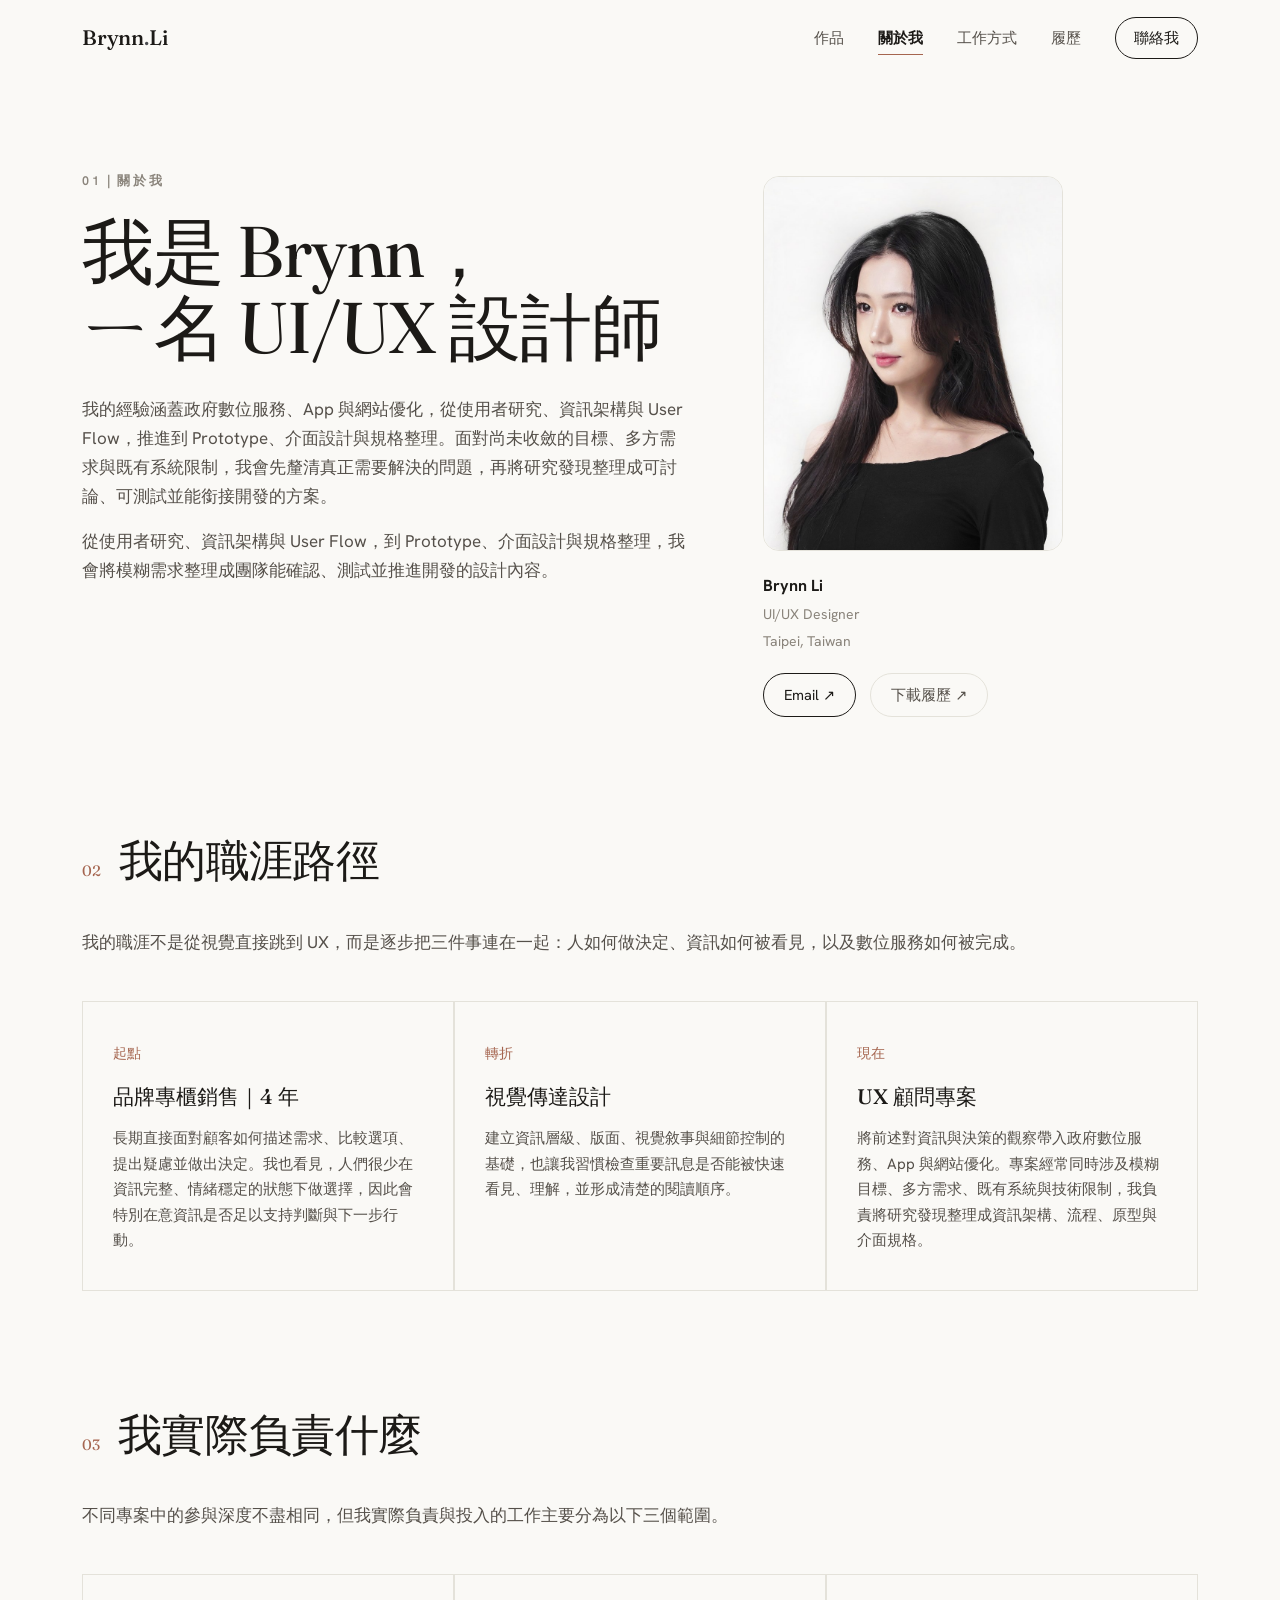
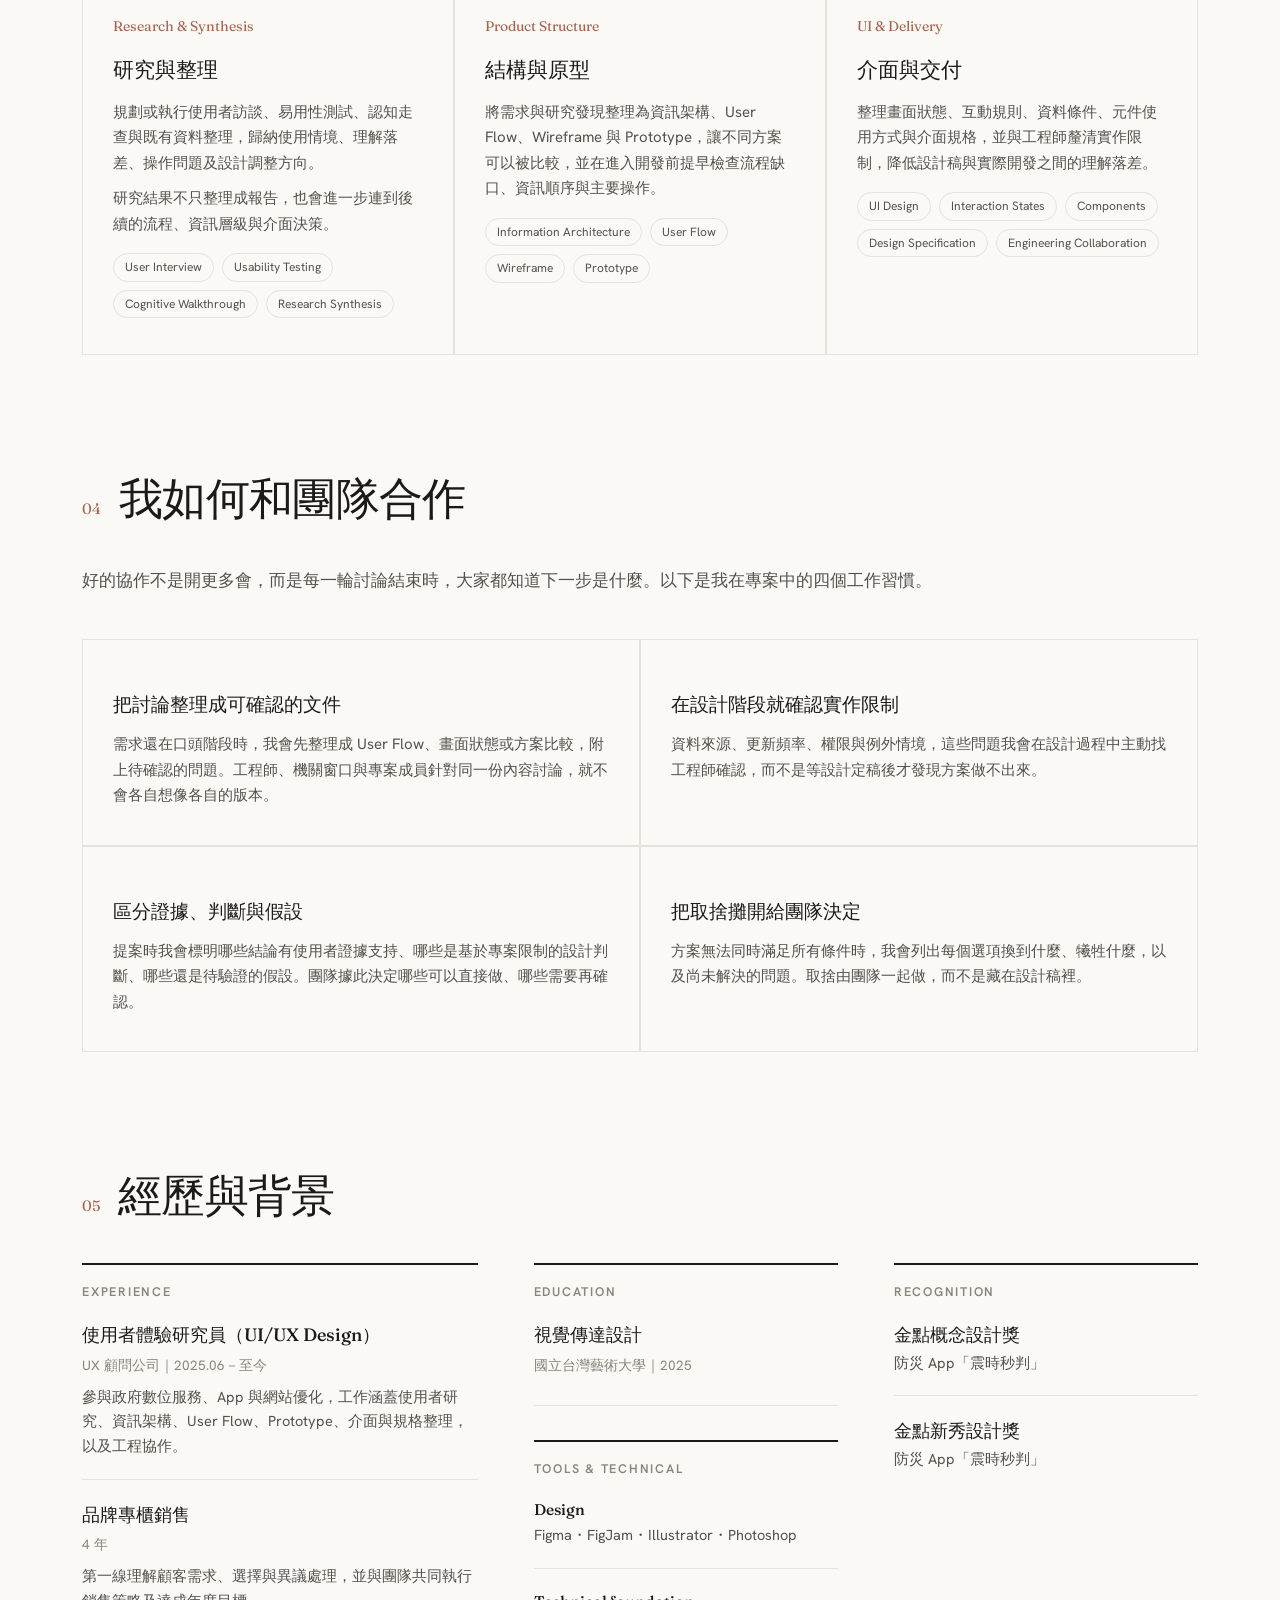
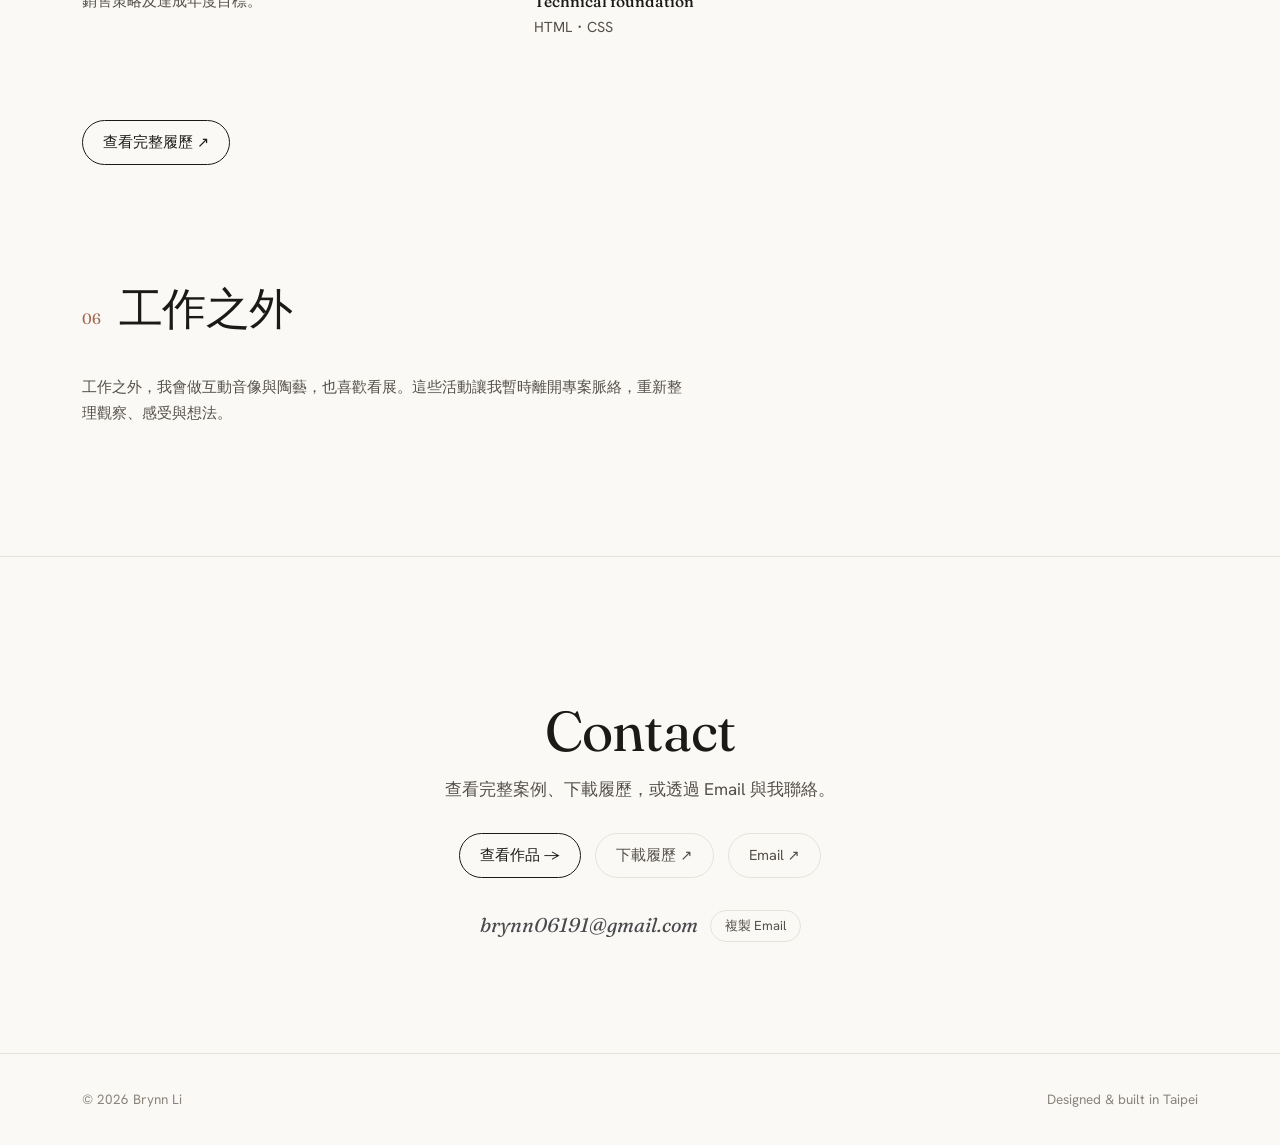
==== about.html @ ec68e0fb "About page refinements - Career path reordered: retail start, visual design turn, UX now - Team coll" ====
<!DOCTYPE html>
<html lang="zh-Hant">
<head>
<meta charset="UTF-8" />
<meta name="viewport" content="width=device-width, initial-scale=1.0" />
<title>關於我 — Brynn Li · UI/UX Designer</title>
<meta name="description" content="Brynn Li 的背景橫跨視覺傳達設計、品牌零售與 UX 顧問專案，工作經驗涵蓋政府數位服務、App 與網站優化。" />
<link rel="preconnect" href="https://fonts.googleapis.com" />
<link rel="preconnect" href="https://fonts.gstatic.com" crossorigin />
<link href="https://fonts.googleapis.com/css2?family=Fraunces:ital,opsz,wght@0,9..144,300..600;1,9..144,300..500&family=Hanken+Grotesk:wght@400;500;600&display=swap" rel="stylesheet" />
<style>
  :root {
    --paper: #faf9f6;
    --paper-2: #f1f0ea;
    --ink: #1c1a17;
    --ink-soft: #55504a;
    --ink-faint: #8a847b;
    --line: #e4e2da;
    --accent: #494a4e;
    --accent-deep: #2b2c2f;
    --clay: #a5654f;
    --max: 1180px;
    --ease: cubic-bezier(.19,1,.22,1);
  }
  * { margin: 0; padding: 0; box-sizing: border-box; }
  html { scroll-behavior: smooth; }
  body {
    background: var(--paper);
    color: var(--ink);
    font-family: "Hanken Grotesk", system-ui, sans-serif;
    font-size: 17px;
    line-height: 1.7;
    -webkit-font-smoothing: antialiased;
    text-rendering: optimizeLegibility;
    overflow-x: hidden;
  }
  ::selection { background: var(--accent); color: var(--paper); }
  a { color: inherit; text-decoration: none; }
  .wrap { max-width: var(--max); margin: 0 auto; padding: 0 32px; }
  .display {
    font-family: "Fraunces", Georgia, serif;
    font-optical-sizing: auto;
    font-weight: 400;
    line-height: 1.06;
    letter-spacing: -.015em;
  }
  .eyebrow {
    font-size: 12.5px; letter-spacing: .22em; text-transform: uppercase;
    color: var(--ink-faint); font-weight: 600;
  }

  /* NAV（與首頁一致） */
  header {
    position: fixed; top: 0; left: 0; right: 0; z-index: 50;
    transition: background .4s var(--ease), border-color .4s var(--ease), backdrop-filter .4s;
    border-bottom: 1px solid transparent;
  }
  header.scrolled {
    background: rgba(250,249,246,.82);
    backdrop-filter: blur(12px) saturate(1.4);
    border-bottom: 1px solid var(--line);
  }
  .nav { display: flex; align-items: center; justify-content: space-between; height: 76px; }
  .brand { font-family: "Fraunces", serif; font-size: 21px; font-weight: 500; letter-spacing: -.01em; }
  .brand span { color: var(--accent); }
  .nav-links { display: flex; gap: 34px; align-items: center; }
  .nav-links a { font-size: 14.5px; color: var(--ink-soft); position: relative; transition: color .3s; }
  .nav-links a::after {
    content: ""; position: absolute; left: 0; bottom: -5px;
    width: 0; height: 1.5px; background: var(--accent);
    transition: width .35s var(--ease);
  }
  .nav-links a:hover { color: var(--ink); }
  .nav-links a:hover::after, .nav-links a:focus-visible::after { width: 100%; }
  .nav-links a:focus-visible { outline: 2px solid var(--accent); outline-offset: 4px; }
  .nav-links a.active { color: var(--ink); font-weight: 600; }
  .nav-links a.active::after { width: 100%; background: var(--clay); }
  .nav-cta {
    border: 1px solid var(--ink); border-radius: 100px;
    padding: 8px 18px !important; color: var(--ink) !important;
    transition: background .3s, color .3s;
  }
  .nav-cta::after { display: none; }
  .nav-cta:hover { background: var(--ink); color: var(--paper) !important; }

  /* 進場 */
  .reveal { opacity: 0; transform: translateY(26px); }
  .in { animation: rise .55s var(--ease) forwards; }
  @keyframes rise { to { opacity: 1; transform: none; } }
  .obs { opacity: 0; transform: translateY(34px); transition: opacity .9s var(--ease), transform .9s var(--ease); }
  .obs.show { opacity: 1; transform: none; }

  section { position: relative; z-index: 2; }
  .sec { padding: 120px 0 0; }
  .sec-head { display: flex; align-items: baseline; gap: 18px; margin-bottom: 44px; }
  .sec-head .num { font-family: "Fraunces", serif; font-size: 15px; color: var(--clay); white-space: nowrap; }
  .sec-head h2 { font-size: clamp(28px, 4vw, 44px); }
  .sec-fore { color: var(--ink-soft); margin-bottom: 44px; }

  /* 01 Hero */
  .ahero { padding: 170px 0 0; }
  .ahero-grid { display: grid; grid-template-columns: 7fr 5fr; gap: 72px; align-items: start; }
  .ahero .eyebrow { display: block; margin-bottom: 22px; }
  .ahero h1 { font-size: clamp(40px, 5.6vw, 76px); }
  .ahero h1 span { white-space: nowrap; }
  .ahero-body { margin-top: 30px; color: var(--ink-soft); max-width: 36em; }
  .ahero-body p + p { margin-top: 16px; }
  .ahero-side { padding-top: 6px; }
  .ahero-photo {
    width: 100%; max-width: 300px; aspect-ratio: 4 / 5; object-fit: cover;
    border-radius: 16px; display: block; border: 1px solid var(--line);
  }
  .ahero-meta { margin-top: 20px; line-height: 1.9; }
  .ahero-meta strong { display: block; font-size: 16px; }
  .ahero-meta span { display: block; font-size: 14px; color: var(--ink-faint); }
  .ahero-cta { margin-top: 18px; display: flex; gap: 14px; flex-wrap: wrap; }
  .btn {
    display: inline-block; font-size: 14.5px;
    border: 1px solid var(--ink); border-radius: 100px; padding: 9px 20px;
    transition: background .3s, color .3s;
  }
  .btn:hover, .btn:focus-visible { background: var(--ink); color: var(--paper); }
  .btn:focus-visible { outline: 2px solid var(--accent); outline-offset: 3px; }
  .btn.ghost { border-color: var(--line); color: var(--ink-soft); }
  .btn.ghost:hover, .btn.ghost:focus-visible { border-color: var(--ink); background: var(--ink); color: var(--paper); }

  /* 02 職涯路徑 / 03 負責範圍 */
  .cards3 { display: grid; grid-template-columns: repeat(3, 1fr); gap: 2px; background: var(--line); border: 1px solid var(--line); }
  .card { background: var(--paper); padding: 36px 30px; transition: background .4s; }
  .card:hover { background: var(--paper-2); }
  .card .k { font-family: "Fraunces", serif; color: var(--clay); font-size: 14px; }
  .card h3 { font-family: "Fraunces", serif; font-weight: 500; font-size: 21px; margin: 12px 0 12px; }
  .card p { font-size: 15px; color: var(--ink-soft); }
  .card p + p { margin-top: 10px; }
  .card .tags { margin-top: 16px; display: flex; gap: 8px; flex-wrap: wrap; }
  .card .tags span {
    font-size: 12px; color: var(--ink-soft);
    border: 1px solid var(--line); border-radius: 100px; padding: 3px 11px;
  }
  .path-arrow { text-align: center; color: var(--ink-faint); font-size: 13px; margin-top: 14px; }

  /* 04 團隊合作 */
  .collab { display: grid; grid-template-columns: 1fr 1fr; gap: 2px; background: var(--line); border: 1px solid var(--line); }
  .collab .card h3 { font-size: 19px; }

  /* 05 經歷與背景 */
  .facts-grid { display: grid; grid-template-columns: 1.3fr 1fr 1fr; gap: 56px; }
  .fcol h3 { font-size: 12.5px; letter-spacing: .14em; text-transform: uppercase; color: var(--ink-faint); font-weight: 600; border-top: 2px solid var(--ink); padding-top: 16px; margin-bottom: 18px; }
  .fitem { padding-bottom: 20px; margin-bottom: 20px; border-bottom: 1px solid var(--line); }
  .fitem:last-child { border-bottom: 0; }
  .fitem h4 { font-family: "Fraunces", serif; font-weight: 500; font-size: 18px; }
  .fitem .meta { font-size: 13.5px; color: var(--ink-faint); margin: 3px 0 8px; }
  .fitem p { font-size: 14.5px; color: var(--ink-soft); }
  .cv-cta { margin-top: 40px; }

  /* 06 工作之外 */
  .aside-note { max-width: 36em; }
  .aside-note p { font-size: 15px; color: var(--ink-soft); }

  /* 07 Contact */
  .acontact { padding: 130px 0 110px; border-top: 1px solid var(--line); margin-top: 130px; text-align: center; }
  .acontact h2 { font-size: clamp(30px, 5vw, 56px); margin-bottom: 14px; }
  .acontact p { color: var(--ink-soft); margin-bottom: 30px; }
  .acontact .ctas { display: flex; gap: 14px; justify-content: center; flex-wrap: wrap; }
  .mailrow { margin-top: 30px; display: inline-flex; align-items: center; gap: 12px; flex-wrap: wrap; justify-content: center; }
  .mailrow a { font-family: "Fraunces", serif; font-style: italic; font-size: 20px; color: var(--accent); border-bottom: 1.5px solid transparent; transition: border-color .3s; }
  .mailrow a:hover, .mailrow a:focus-visible { border-color: var(--accent); }
  .copybtn {
    font-size: 13px; color: var(--ink-soft); background: none;
    border: 1px solid var(--line); border-radius: 100px; padding: 6px 14px;
    cursor: pointer; font-family: inherit; transition: border-color .3s, color .3s;
  }
  .copybtn:hover, .copybtn:focus-visible { border-color: var(--ink); color: var(--ink); }
  .copybtn.done { border-color: var(--clay); color: var(--clay); }

  footer { border-top: 1px solid var(--line); padding: 34px 0; }
  .foot { display: flex; justify-content: space-between; align-items: center; font-size: 13.5px; color: var(--ink-faint); flex-wrap: wrap; gap: 12px; }

  @media (prefers-reduced-motion: reduce) {
    .reveal, .obs { opacity: 1 !important; transform: none !important; animation: none !important; transition: none !important; }
    html { scroll-behavior: auto; }
  }

  @media (max-width: 1020px) {
    .ahero-grid { grid-template-columns: 1fr 1fr; gap: 44px; }
    .cards3 { grid-template-columns: 1fr; }
    .facts-grid { grid-template-columns: 1fr 1fr; }
  }
  @media (max-width: 720px) {
    body { font-size: 16px; }
    .wrap { padding: 0 22px; }
    .nav-links { display: none; }
    .sec { padding: 84px 0 0; }
    .ahero { padding: 130px 0 0; }
    .ahero h1 { font-size: clamp(30px, 8.6vw, 40px); }
    .ahero-grid { grid-template-columns: 1fr; gap: 36px; }
    .ahero-grid > div:first-child { order: 0; }
    .ahero-side { order: 1; }
    .collab { grid-template-columns: 1fr; }
    .facts-grid { grid-template-columns: 1fr; gap: 40px; }
    .acontact { padding: 96px 0 84px; margin-top: 96px; }
  }
</style>
</head>
<body>

<header id="hd">
  <div class="wrap nav">
    <a href="index.html" class="brand">Brynn<span>.</span>Li</a>
    <nav class="nav-links">
      <a href="index.html#work">作品</a>
      <a href="about.html" class="active" aria-current="page">關於我</a>
      <a href="index.html#caps">工作方式</a>
      <a href="assets/files/brynn-cv.pdf" download>履歷</a>
      <a href="mailto:brynn06191@gmail.com" class="nav-cta">聯絡我</a>
    </nav>
  </div>
</header>

<main>

  <!-- 01 About Hero -->
  <section class="ahero">
    <div class="wrap">
      <div class="ahero-grid">
        <div>
          <span class="eyebrow reveal in" style="animation-delay:.05s">01｜關於我</span>
          <h1 class="display">
            <span class="reveal in" style="display:block;animation-delay:.1s">我是 Brynn，</span>
            <span class="reveal in" style="display:block;animation-delay:.18s">ㄧ名 UI/UX 設計師</span>
          </h1>
          <div class="ahero-body reveal in" style="animation-delay:.28s">
            <p>我的經驗涵蓋政府數位服務、App 與網站優化，從使用者研究、資訊架構與 User Flow，推進到 Prototype、介面設計與規格整理。面對尚未收斂的目標、多方需求與既有系統限制，我會先釐清真正需要解決的問題，再將研究發現整理成可討論、可測試並能銜接開發的方案。</p>
            <p>從使用者研究、資訊架構與 User Flow，到 Prototype、介面設計與規格整理，我會將模糊需求整理成團隊能確認、測試並推進開發的設計內容。</p>
          </div>
        </div>
        <div class="ahero-side reveal in" style="animation-delay:.2s">
          <img class="ahero-photo" src="assets/images/photo/portrait.jpg" alt="Brynn Li 的個人照片" />
          <div class="ahero-meta">
            <strong>Brynn Li</strong>
            <span>UI/UX Designer</span>
            <span>Taipei, Taiwan</span>
          </div>
          <div class="ahero-cta">
            <a class="btn" href="mailto:brynn06191@gmail.com">Email ↗</a>
            <a class="btn ghost" href="assets/files/brynn-cv.pdf" download>下載履歷 ↗</a>
          </div>
        </div>
      </div>
    </div>
  </section>

  <!-- 02 職涯路徑 -->
  <section class="sec">
    <div class="wrap">
      <div class="sec-head obs">
        <span class="num">02</span>
        <h2 class="display">我的職涯路徑</h2>
      </div>
      <p class="sec-fore obs">我的職涯不是從視覺直接跳到 UX，而是逐步把三件事連在一起：人如何做決定、資訊如何被看見，以及數位服務如何被完成。</p>
      <div class="cards3 obs">
        <div class="card">
          <span class="k">起點</span>
          <h3>品牌專櫃銷售｜4 年</h3>
          <p>長期直接面對顧客如何描述需求、比較選項、提出疑慮並做出決定。我也看見，人們很少在資訊完整、情緒穩定的狀態下做選擇，因此會特別在意資訊是否足以支持判斷與下一步行動。</p>
        </div>
        <div class="card">
          <span class="k">轉折</span>
          <h3>視覺傳達設計</h3>
          <p>建立資訊層級、版面、視覺敘事與細節控制的基礎，也讓我習慣檢查重要訊息是否能被快速看見、理解，並形成清楚的閱讀順序。</p>
        </div>
        <div class="card">
          <span class="k">現在</span>
          <h3>UX 顧問專案</h3>
          <p>將前述對資訊與決策的觀察帶入政府數位服務、App 與網站優化。專案經常同時涉及模糊目標、多方需求、既有系統與技術限制，我負責將研究發現整理成資訊架構、流程、原型與介面規格。</p>
        </div>
      </div>
    </div>
  </section>

  <!-- 03 我實際負責什麼 -->
  <section class="sec">
    <div class="wrap">
      <div class="sec-head obs">
        <span class="num">03</span>
        <h2 class="display">我實際負責什麼</h2>
      </div>
      <p class="sec-fore obs">不同專案中的參與深度不盡相同，但我實際負責與投入的工作主要分為以下三個範圍。</p>
      <div class="cards3 obs">
        <div class="card">
          <span class="k">Research &amp; Synthesis</span>
          <h3>研究與整理</h3>
          <p>規劃或執行使用者訪談、易用性測試、認知走查與既有資料整理，歸納使用情境、理解落差、操作問題及設計調整方向。</p>
          <p>研究結果不只整理成報告，也會進一步連到後續的流程、資訊層級與介面決策。</p>
          <div class="tags"><span>User Interview</span><span>Usability Testing</span><span>Cognitive Walkthrough</span><span>Research Synthesis</span></div>
        </div>
        <div class="card">
          <span class="k">Product Structure</span>
          <h3>結構與原型</h3>
          <p>將需求與研究發現整理為資訊架構、User Flow、Wireframe 與 Prototype，讓不同方案可以被比較，並在進入開發前提早檢查流程缺口、資訊順序與主要操作。</p>
          <div class="tags"><span>Information Architecture</span><span>User Flow</span><span>Wireframe</span><span>Prototype</span></div>
        </div>
        <div class="card">
          <span class="k">UI &amp; Delivery</span>
          <h3>介面與交付</h3>
          <p>整理畫面狀態、互動規則、資料條件、元件使用方式與介面規格，並與工程師釐清實作限制，降低設計稿與實際開發之間的理解落差。</p>
          <div class="tags"><span>UI Design</span><span>Interaction States</span><span>Components</span><span>Design Specification</span><span>Engineering Collaboration</span></div>
        </div>
      </div>
    </div>
  </section>

  <!-- 04 我如何和團隊合作 -->
  <section class="sec">
    <div class="wrap">
      <div class="sec-head obs">
        <span class="num">04</span>
        <h2 class="display">我如何和團隊合作</h2>
      </div>
      <p class="sec-fore obs">好的協作不是開更多會，而是每一輪討論結束時，大家都知道下一步是什麼。以下是我在專案中的四個工作習慣。</p>
      <div class="collab obs">
        <div class="card">
          <h3>把討論整理成可確認的文件</h3>
          <p>需求還在口頭階段時，我會先整理成 User Flow、畫面狀態或方案比較，附上待確認的問題。工程師、機關窗口與專案成員針對同一份內容討論，就不會各自想像各自的版本。</p>
        </div>
        <div class="card">
          <h3>在設計階段就確認實作限制</h3>
          <p>資料來源、更新頻率、權限與例外情境，這些問題我會在設計過程中主動找工程師確認，而不是等設計定稿後才發現方案做不出來。</p>
        </div>
        <div class="card">
          <h3>區分證據、判斷與假設</h3>
          <p>提案時我會標明哪些結論有使用者證據支持、哪些是基於專案限制的設計判斷、哪些還是待驗證的假設。團隊據此決定哪些可以直接做、哪些需要再確認。</p>
        </div>
        <div class="card">
          <h3>把取捨攤開給團隊決定</h3>
          <p>方案無法同時滿足所有條件時，我會列出每個選項換到什麼、犧牲什麼，以及尚未解決的問題。取捨由團隊一起做，而不是藏在設計稿裡。</p>
        </div>
      </div>
    </div>
  </section>

  <!-- 05 經歷與背景 -->
  <section class="sec">
    <div class="wrap">
      <div class="sec-head obs">
        <span class="num">05</span>
        <h2 class="display">經歷與背景</h2>
      </div>
      <div class="facts-grid obs">
        <div class="fcol">
          <h3>Experience</h3>
          <div class="fitem">
            <h4>使用者體驗研究員（UI/UX Design）</h4>
            <div class="meta">UX 顧問公司｜2025.06－至今</div>
            <p>參與政府數位服務、App 與網站優化，工作涵蓋使用者研究、資訊架構、User Flow、Prototype、介面與規格整理，以及工程協作。</p>
          </div>
          <div class="fitem">
            <h4>品牌專櫃銷售</h4>
            <div class="meta">4 年</div>
            <p>第一線理解顧客需求、選擇與異議處理，並與團隊共同執行銷售策略及達成年度目標。</p>
          </div>
        </div>
        <div class="fcol">
          <h3>Education</h3>
          <div class="fitem">
            <h4>視覺傳達設計</h4>
            <div class="meta">國立台灣藝術大學｜2025</div>
          </div>
          <h3 style="margin-top:34px">Tools &amp; Technical</h3>
          <div class="fitem">
            <h4 style="font-size:15.5px">Design</h4>
            <p>Figma・FigJam・Illustrator・Photoshop</p>
          </div>
          <div class="fitem">
            <h4 style="font-size:15.5px">Technical foundation</h4>
            <p>HTML・CSS</p>
          </div>
        </div>
        <div class="fcol">
          <h3>Recognition</h3>
          <div class="fitem">
            <h4>金點概念設計獎</h4>
            <p>防災 App「震時秒判」</p>
          </div>
          <div class="fitem">
            <h4>金點新秀設計獎</h4>
            <p>防災 App「震時秒判」</p>
          </div>
        </div>
      </div>
      <div class="cv-cta obs"><a class="btn" href="assets/files/brynn-cv.pdf" download>查看完整履歷 ↗</a></div>
    </div>
  </section>

  <!-- 06 工作之外 -->
  <section class="sec">
    <div class="wrap">
      <div class="sec-head obs">
        <span class="num">06</span>
        <h2 class="display">工作之外</h2>
      </div>
      <div class="aside-note obs">
        <p>工作之外，我會做互動音像與陶藝，也喜歡看展。這些活動讓我暫時離開專案脈絡，重新整理觀察、感受與想法。</p>
      </div>
    </div>
  </section>

  <!-- 07 Contact -->
  <section class="acontact">
    <div class="wrap">
      <h2 class="display obs" style="margin-top:14px">Contact</h2>
      <p class="obs">查看完整案例、下載履歷，或透過 Email 與我聯絡。</p>
      <div class="ctas obs">
        <a class="btn" href="index.html#work">查看作品 →</a>
        <a class="btn ghost" href="assets/files/brynn-cv.pdf" download>下載履歷 ↗</a>
        <a class="btn ghost" href="mailto:brynn06191@gmail.com">Email ↗</a>
      </div>
      <div class="mailrow obs">
        <a href="mailto:brynn06191@gmail.com">brynn06191@gmail.com</a>
        <button class="copybtn" id="copymail" type="button" aria-label="複製 Email 地址">複製 Email</button>
      </div>
    </div>
  </section>

</main>

<footer>
  <div class="wrap foot">
    <span>© 2026 Brynn Li</span>
    <span>Designed &amp; built in Taipei</span>
  </div>
</footer>

<script>
  // sticky nav background
  const hd = document.getElementById('hd');
  const onScroll = () => hd.classList.toggle('scrolled', window.scrollY > 40);
  onScroll();
  window.addEventListener('scroll', onScroll, { passive: true });

  // scroll reveal
  const io = new IntersectionObserver((entries) => {
    entries.forEach((e) => {
      if (e.isIntersecting) { e.target.classList.add('show'); io.unobserve(e.target); }
    });
  }, { threshold: 0.12, rootMargin: '0px 0px -8% 0px' });
  document.querySelectorAll('.obs').forEach((el) => io.observe(el));

  // email copy with feedback
  const cb = document.getElementById('copymail');
  cb.addEventListener('click', async () => {
    try {
      await navigator.clipboard.writeText('brynn06191@gmail.com');
      cb.textContent = '已複製 ✓';
      cb.classList.add('done');
      setTimeout(() => { cb.textContent = '複製 Email'; cb.classList.remove('done'); }, 2000);
    } catch (e) {
      cb.textContent = '請手動複製';
    }
  });
</script>

</body>
</html>
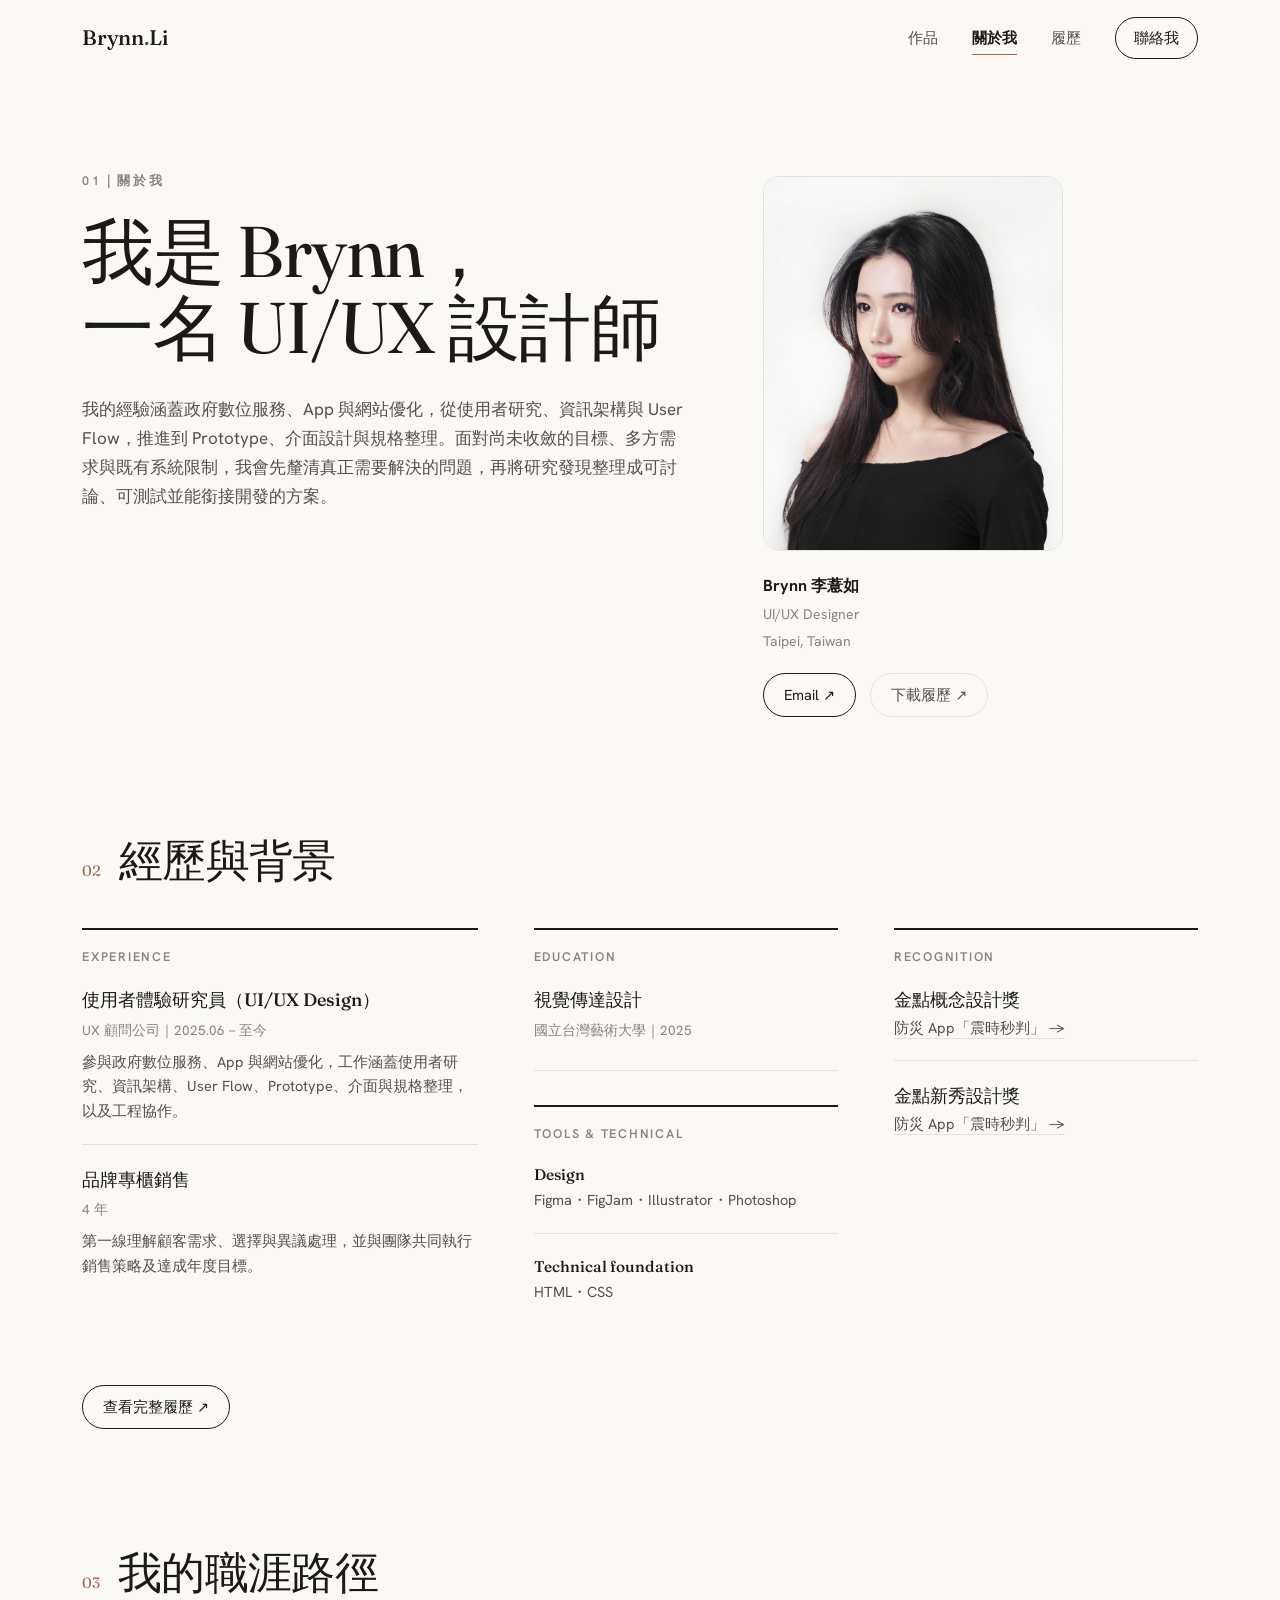
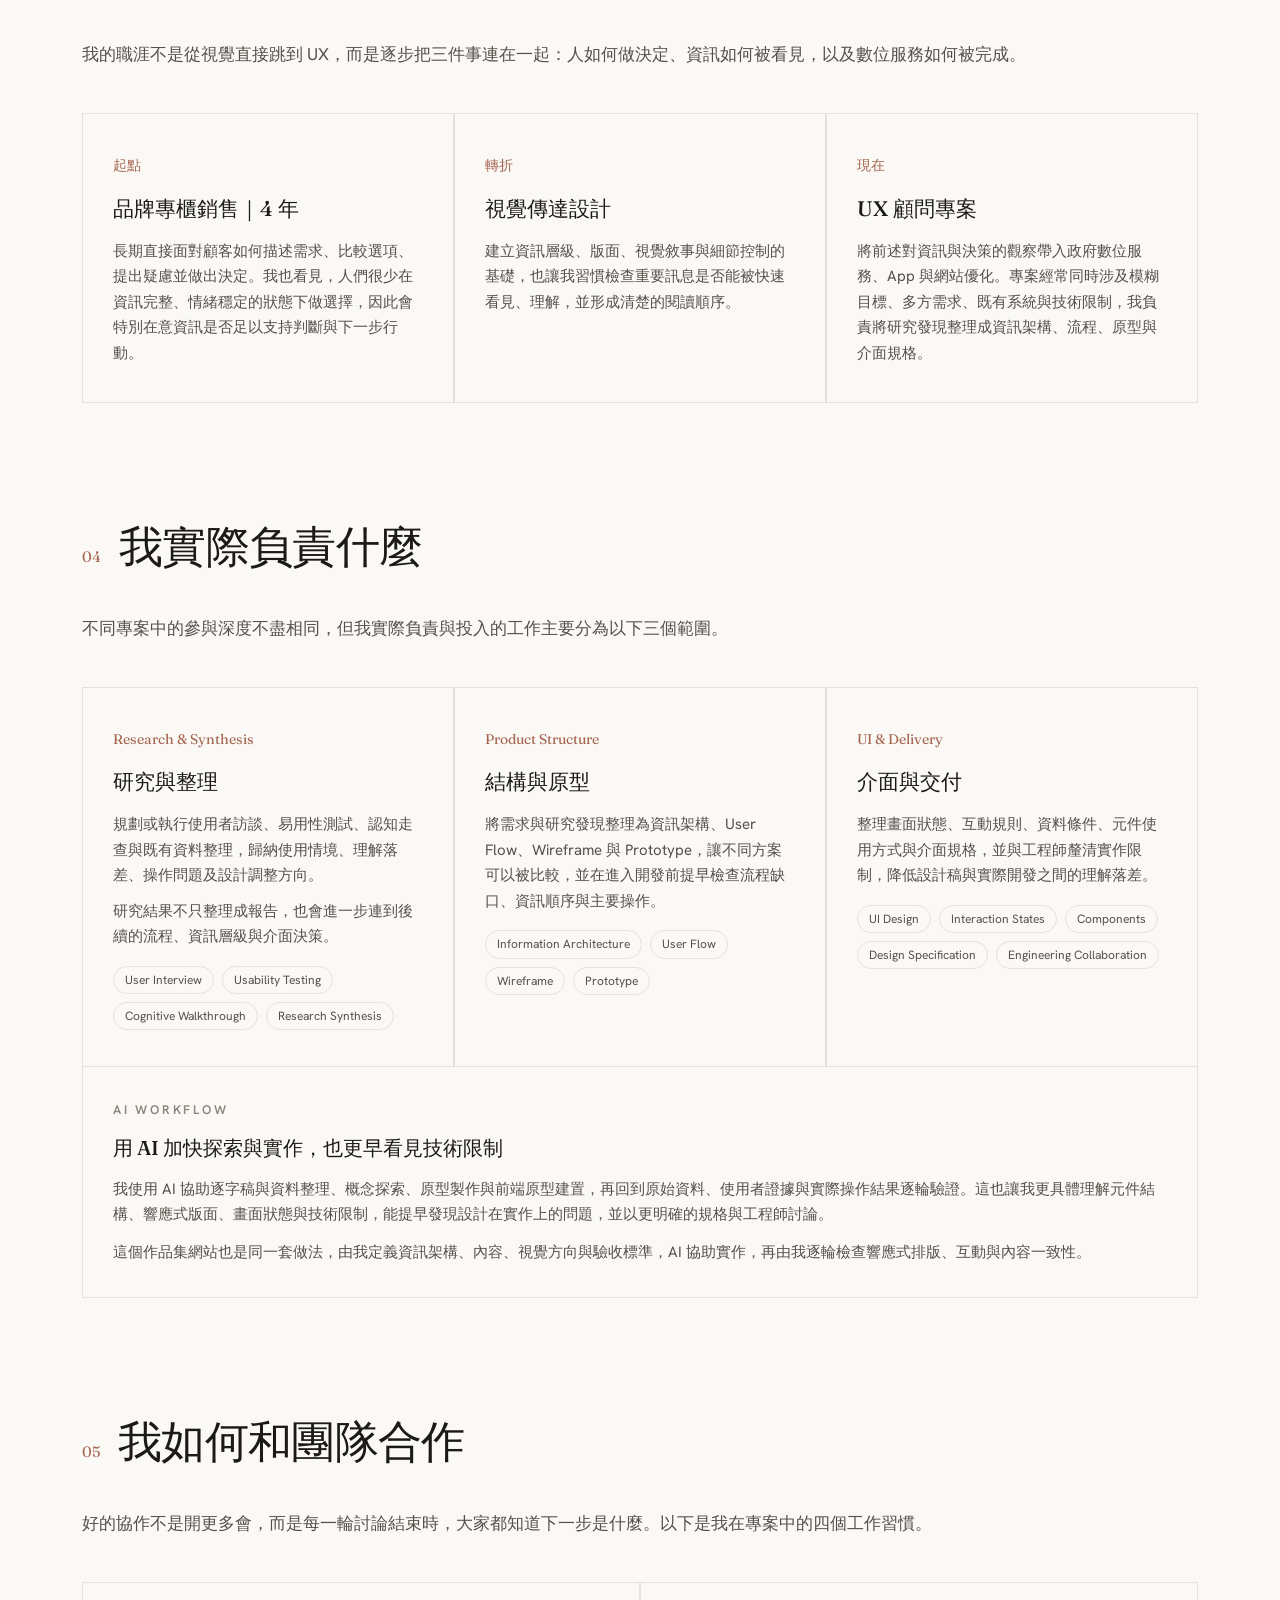
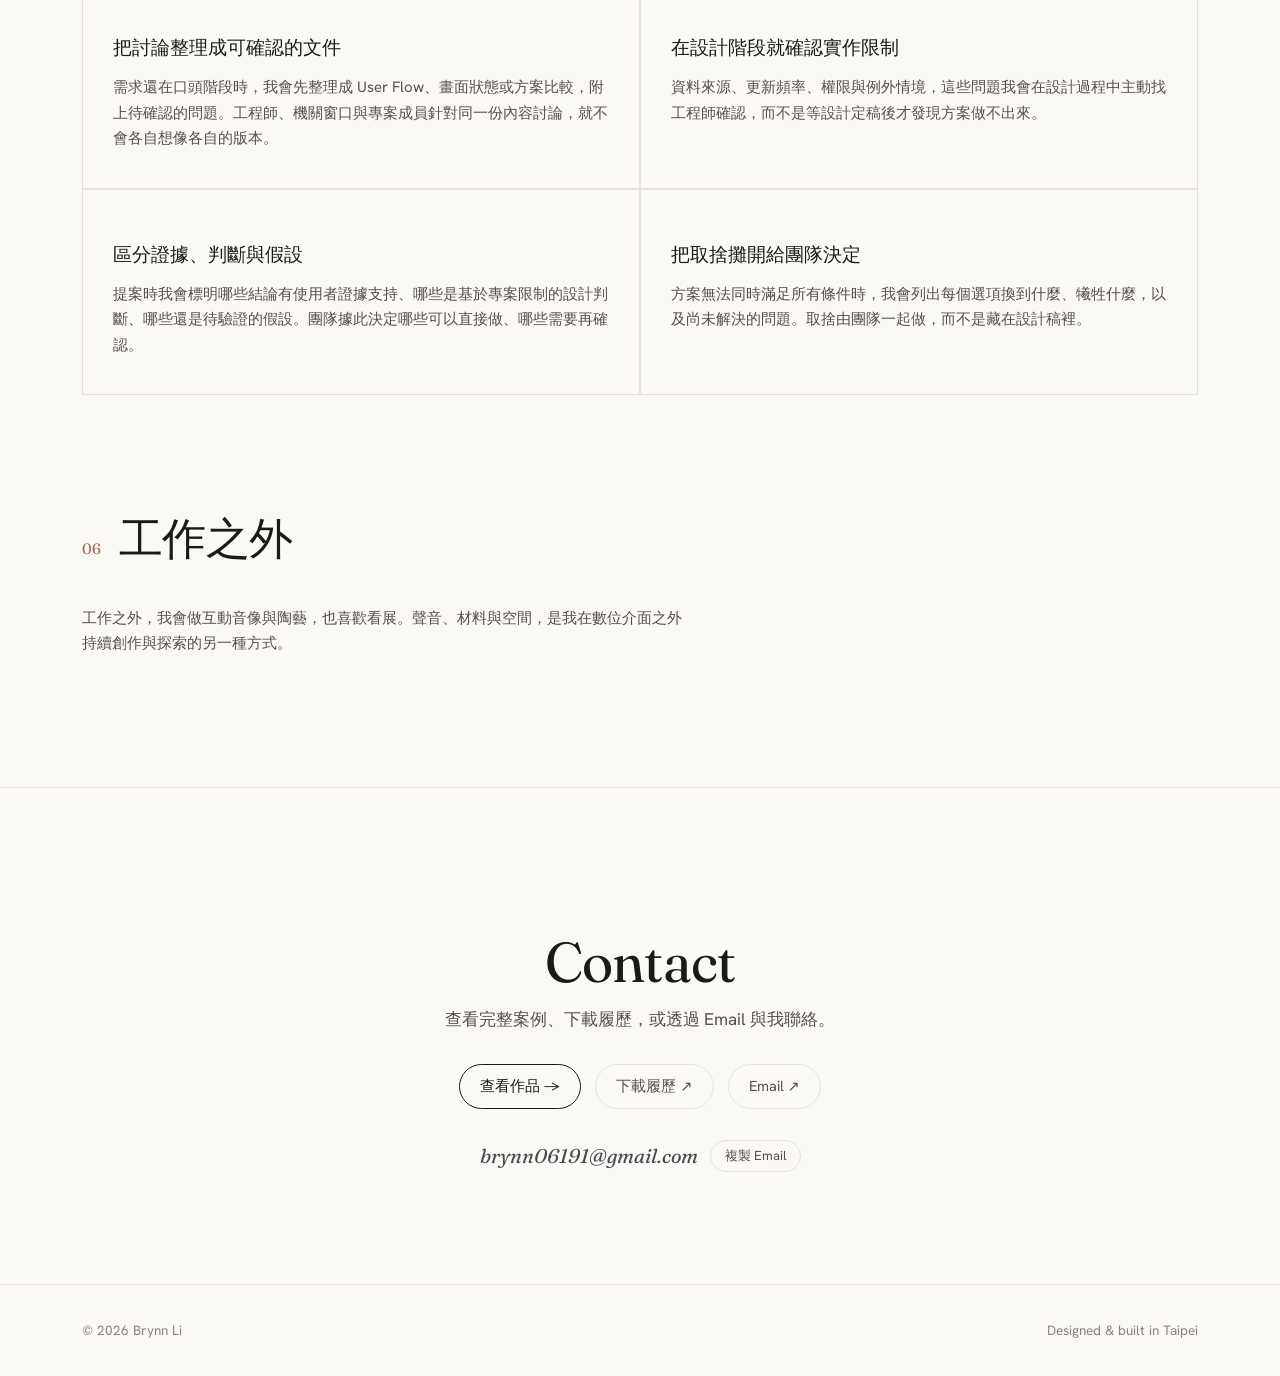
==== commit 246ccf02: "About: experience section moved to 02; award links; hide approach nav - 經歷與背景 now follows the hero, " ====
--- a/about.html
+++ b/about.html
@@ -139,6 +139,13 @@
   }
   .path-arrow { text-align: center; color: var(--ink-faint); font-size: 13px; margin-top: 14px; }
 
+  /* AI 補充帶 */
+  .ai-note { border: 1px solid var(--line); border-top: 0; background: var(--paper); padding: 32px 30px; }
+  .ai-note .eyebrow { display: block; margin-bottom: 10px; }
+  .ai-note h4 { font-family: "Fraunces", serif; font-weight: 500; font-size: 20px; margin-bottom: 12px; }
+  .ai-note p { font-size: 15px; color: var(--ink-soft); }
+  .ai-note p + p { margin-top: 12px; }
+
   /* 04 團隊合作 */
   .collab { display: grid; grid-template-columns: 1fr 1fr; gap: 2px; background: var(--line); border: 1px solid var(--line); }
   .collab .card h3 { font-size: 19px; }
@@ -151,6 +158,8 @@
   .fitem h4 { font-family: "Fraunces", serif; font-weight: 500; font-size: 18px; }
   .fitem .meta { font-size: 13.5px; color: var(--ink-faint); margin: 3px 0 8px; }
   .fitem p { font-size: 14.5px; color: var(--ink-soft); }
+  .flink { border-bottom: 1px solid var(--line); padding-bottom: 1px; transition: color .3s, border-color .3s; }
+  .flink:hover, .flink:focus-visible { color: var(--clay); border-color: var(--clay); }
   .cv-cta { margin-top: 40px; }
 
   /* 06 工作之外 */
@@ -210,7 +219,6 @@
     <nav class="nav-links">
       <a href="index.html#work">作品</a>
       <a href="about.html" class="active" aria-current="page">關於我</a>
-      <a href="index.html#caps">工作方式</a>
       <a href="assets/files/brynn-cv.pdf" download>履歷</a>
       <a href="mailto:brynn06191@gmail.com" class="nav-cta">聯絡我</a>
     </nav>
@@ -227,17 +235,16 @@
           <span class="eyebrow reveal in" style="animation-delay:.05s">01｜關於我</span>
           <h1 class="display">
             <span class="reveal in" style="display:block;animation-delay:.1s">我是 Brynn，</span>
-            <span class="reveal in" style="display:block;animation-delay:.18s">ㄧ名 UI/UX 設計師</span>
+            <span class="reveal in" style="display:block;animation-delay:.18s">一名 UI/UX 設計師</span>
           </h1>
           <div class="ahero-body reveal in" style="animation-delay:.28s">
             <p>我的經驗涵蓋政府數位服務、App 與網站優化，從使用者研究、資訊架構與 User Flow，推進到 Prototype、介面設計與規格整理。面對尚未收斂的目標、多方需求與既有系統限制，我會先釐清真正需要解決的問題，再將研究發現整理成可討論、可測試並能銜接開發的方案。</p>
-            <p>從使用者研究、資訊架構與 User Flow，到 Prototype、介面設計與規格整理，我會將模糊需求整理成團隊能確認、測試並推進開發的設計內容。</p>
           </div>
         </div>
         <div class="ahero-side reveal in" style="animation-delay:.2s">
           <img class="ahero-photo" src="assets/images/photo/portrait.jpg" alt="Brynn Li 的個人照片" />
           <div class="ahero-meta">
-            <strong>Brynn Li</strong>
+            <strong>Brynn 李薏如</strong>
             <span>UI/UX Designer</span>
             <span>Taipei, Taiwan</span>
           </div>
@@ -250,11 +257,64 @@
     </div>
   </section>
 
-  <!-- 02 職涯路徑 -->
+  <!-- 02 經歷與背景 -->
   <section class="sec">
     <div class="wrap">
       <div class="sec-head obs">
         <span class="num">02</span>
+        <h2 class="display">經歷與背景</h2>
+      </div>
+      <div class="facts-grid obs">
+        <div class="fcol">
+          <h3>Experience</h3>
+          <div class="fitem">
+            <h4>使用者體驗研究員（UI/UX Design）</h4>
+            <div class="meta">UX 顧問公司｜2025.06－至今</div>
+            <p>參與政府數位服務、App 與網站優化，工作涵蓋使用者研究、資訊架構、User Flow、Prototype、介面與規格整理，以及工程協作。</p>
+          </div>
+          <div class="fitem">
+            <h4>品牌專櫃銷售</h4>
+            <div class="meta">4 年</div>
+            <p>第一線理解顧客需求、選擇與異議處理，並與團隊共同執行銷售策略及達成年度目標。</p>
+          </div>
+        </div>
+        <div class="fcol">
+          <h3>Education</h3>
+          <div class="fitem">
+            <h4>視覺傳達設計</h4>
+            <div class="meta">國立台灣藝術大學｜2025</div>
+          </div>
+          <h3 style="margin-top:34px">Tools &amp; Technical</h3>
+          <div class="fitem">
+            <h4 style="font-size:15.5px">Design</h4>
+            <p>Figma・FigJam・Illustrator・Photoshop</p>
+          </div>
+          <div class="fitem">
+            <h4 style="font-size:15.5px">Technical foundation</h4>
+            <p>HTML・CSS</p>
+          </div>
+        </div>
+        <div class="fcol">
+          <h3>Recognition</h3>
+          <div class="fitem">
+            <h4>金點概念設計獎</h4>
+            <p><a class="flink" href="work/quake.html">防災 App「震時秒判」 →</a></p>
+          </div>
+          <div class="fitem">
+            <h4>金點新秀設計獎</h4>
+            <p><a class="flink" href="work/quake.html">防災 App「震時秒判」 →</a></p>
+          </div>
+        </div>
+      </div>
+      <div class="cv-cta obs"><a class="btn" href="assets/files/brynn-cv.pdf" download>查看完整履歷 ↗</a></div>
+    </div>
+  </section>
+
+  <!-- 03 職涯路徑 -->
+  <section class="sec">
+    <div class="wrap">
+      <div class="sec-head obs">
+        <span class="num">03</span>
         <h2 class="display">我的職涯路徑</h2>
       </div>
       <p class="sec-fore obs">我的職涯不是從視覺直接跳到 UX，而是逐步把三件事連在一起：人如何做決定、資訊如何被看見，以及數位服務如何被完成。</p>
@@ -278,11 +338,11 @@
     </div>
   </section>
 
-  <!-- 03 我實際負責什麼 -->
+  <!-- 04 我實際負責什麼 -->
   <section class="sec">
     <div class="wrap">
       <div class="sec-head obs">
-        <span class="num">03</span>
+        <span class="num">04</span>
         <h2 class="display">我實際負責什麼</h2>
       </div>
       <p class="sec-fore obs">不同專案中的參與深度不盡相同，但我實際負責與投入的工作主要分為以下三個範圍。</p>
@@ -307,14 +367,20 @@
           <div class="tags"><span>UI Design</span><span>Interaction States</span><span>Components</span><span>Design Specification</span><span>Engineering Collaboration</span></div>
         </div>
       </div>
-    </div>
-  </section>
-
-  <!-- 04 我如何和團隊合作 -->
+      <div class="ai-note obs">
+        <span class="eyebrow">AI Workflow</span>
+        <h4>用 AI 加快探索與實作，也更早看見技術限制</h4>
+        <p>我使用 AI 協助逐字稿與資料整理、概念探索、原型製作與前端原型建置，再回到原始資料、使用者證據與實際操作結果逐輪驗證。這也讓我更具體理解元件結構、響應式版面、畫面狀態與技術限制，能提早發現設計在實作上的問題，並以更明確的規格與工程師討論。</p>
+        <p>這個作品集網站也是同一套做法，由我定義資訊架構、內容、視覺方向與驗收標準，AI 協助實作，再由我逐輪檢查響應式排版、互動與內容一致性。</p>
+      </div>
+    </div>
+  </section>
+
+  <!-- 05 我如何和團隊合作 -->
   <section class="sec">
     <div class="wrap">
       <div class="sec-head obs">
-        <span class="num">04</span>
+        <span class="num">05</span>
         <h2 class="display">我如何和團隊合作</h2>
       </div>
       <p class="sec-fore obs">好的協作不是開更多會，而是每一輪討論結束時，大家都知道下一步是什麼。以下是我在專案中的四個工作習慣。</p>
@@ -336,59 +402,6 @@
           <p>方案無法同時滿足所有條件時，我會列出每個選項換到什麼、犧牲什麼，以及尚未解決的問題。取捨由團隊一起做，而不是藏在設計稿裡。</p>
         </div>
       </div>
-    </div>
-  </section>
-
-  <!-- 05 經歷與背景 -->
-  <section class="sec">
-    <div class="wrap">
-      <div class="sec-head obs">
-        <span class="num">05</span>
-        <h2 class="display">經歷與背景</h2>
-      </div>
-      <div class="facts-grid obs">
-        <div class="fcol">
-          <h3>Experience</h3>
-          <div class="fitem">
-            <h4>使用者體驗研究員（UI/UX Design）</h4>
-            <div class="meta">UX 顧問公司｜2025.06－至今</div>
-            <p>參與政府數位服務、App 與網站優化，工作涵蓋使用者研究、資訊架構、User Flow、Prototype、介面與規格整理，以及工程協作。</p>
-          </div>
-          <div class="fitem">
-            <h4>品牌專櫃銷售</h4>
-            <div class="meta">4 年</div>
-            <p>第一線理解顧客需求、選擇與異議處理，並與團隊共同執行銷售策略及達成年度目標。</p>
-          </div>
-        </div>
-        <div class="fcol">
-          <h3>Education</h3>
-          <div class="fitem">
-            <h4>視覺傳達設計</h4>
-            <div class="meta">國立台灣藝術大學｜2025</div>
-          </div>
-          <h3 style="margin-top:34px">Tools &amp; Technical</h3>
-          <div class="fitem">
-            <h4 style="font-size:15.5px">Design</h4>
-            <p>Figma・FigJam・Illustrator・Photoshop</p>
-          </div>
-          <div class="fitem">
-            <h4 style="font-size:15.5px">Technical foundation</h4>
-            <p>HTML・CSS</p>
-          </div>
-        </div>
-        <div class="fcol">
-          <h3>Recognition</h3>
-          <div class="fitem">
-            <h4>金點概念設計獎</h4>
-            <p>防災 App「震時秒判」</p>
-          </div>
-          <div class="fitem">
-            <h4>金點新秀設計獎</h4>
-            <p>防災 App「震時秒判」</p>
-          </div>
-        </div>
-      </div>
-      <div class="cv-cta obs"><a class="btn" href="assets/files/brynn-cv.pdf" download>查看完整履歷 ↗</a></div>
     </div>
   </section>
 
@@ -400,7 +413,7 @@
         <h2 class="display">工作之外</h2>
       </div>
       <div class="aside-note obs">
-        <p>工作之外，我會做互動音像與陶藝，也喜歡看展。這些活動讓我暫時離開專案脈絡，重新整理觀察、感受與想法。</p>
+        <p>工作之外，我會做互動音像與陶藝，也喜歡看展。聲音、材料與空間，是我在數位介面之外持續創作與探索的另一種方式。</p>
       </div>
     </div>
   </section>
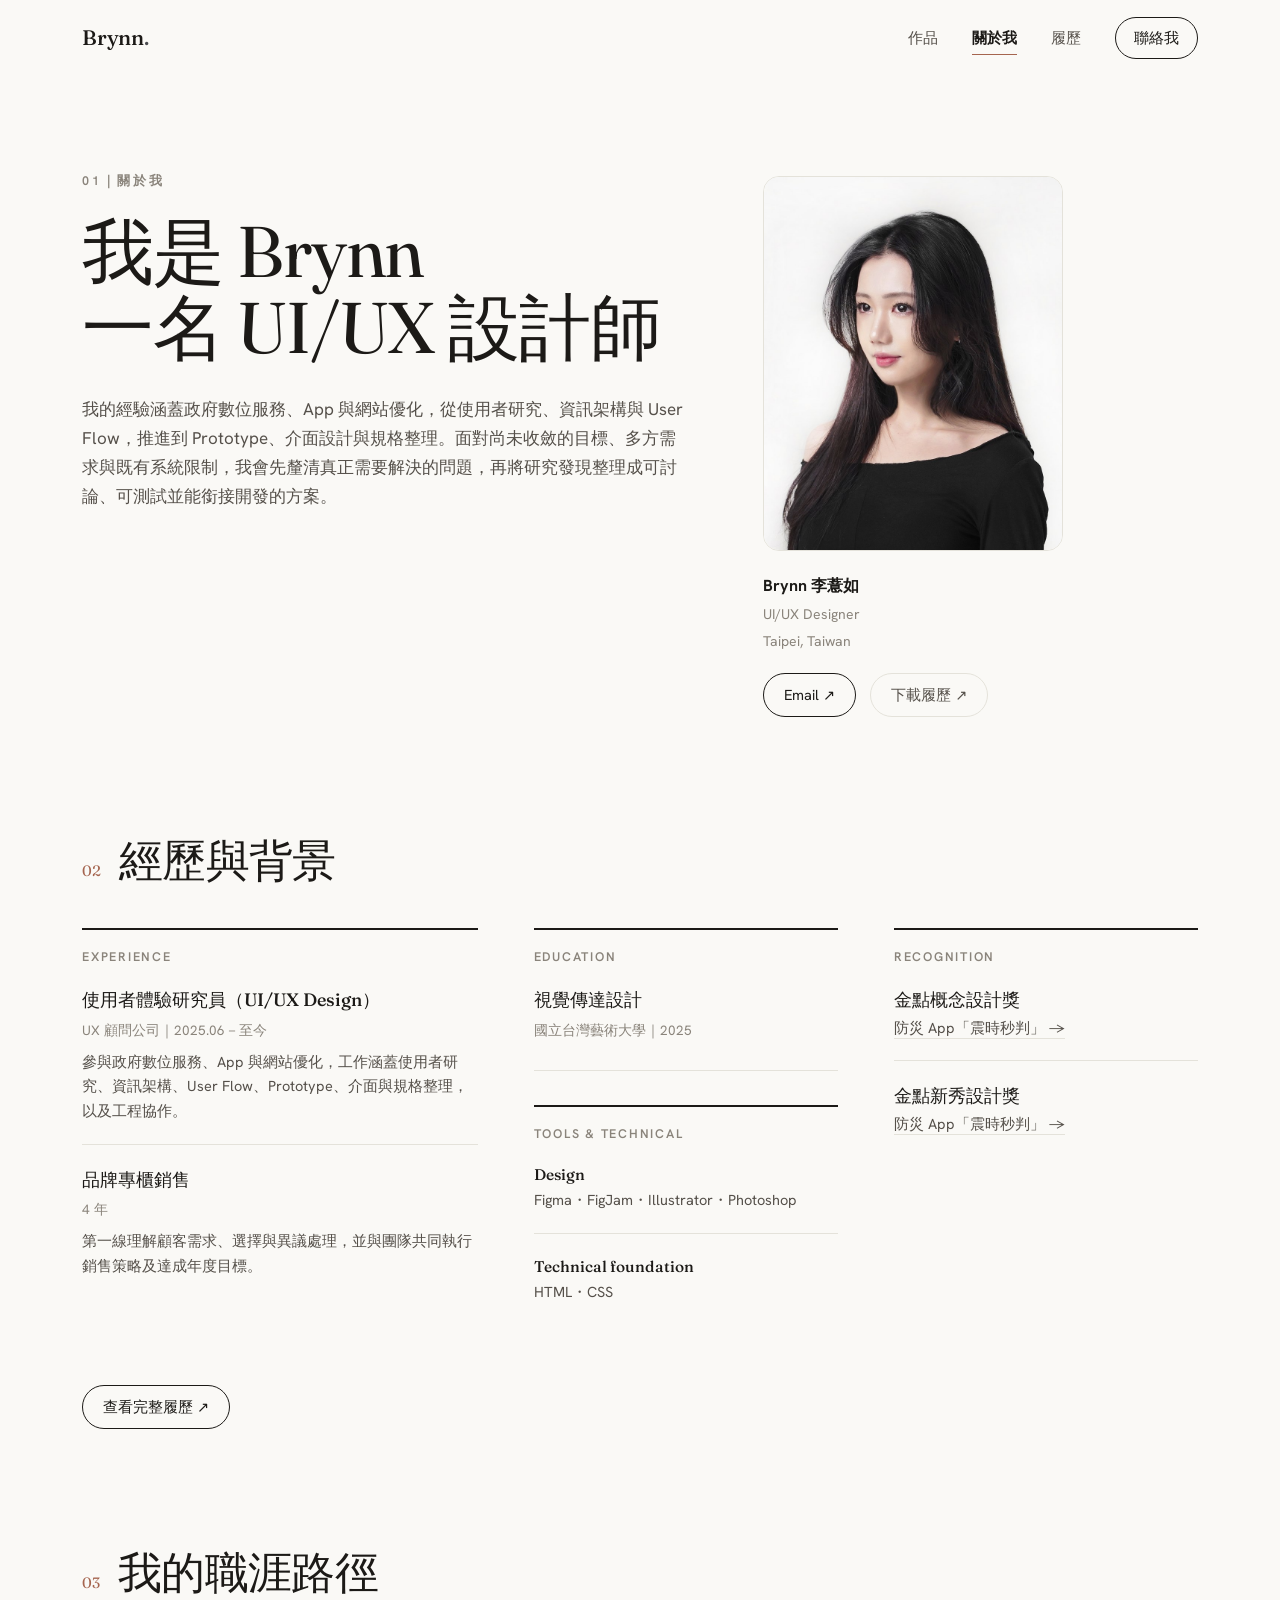
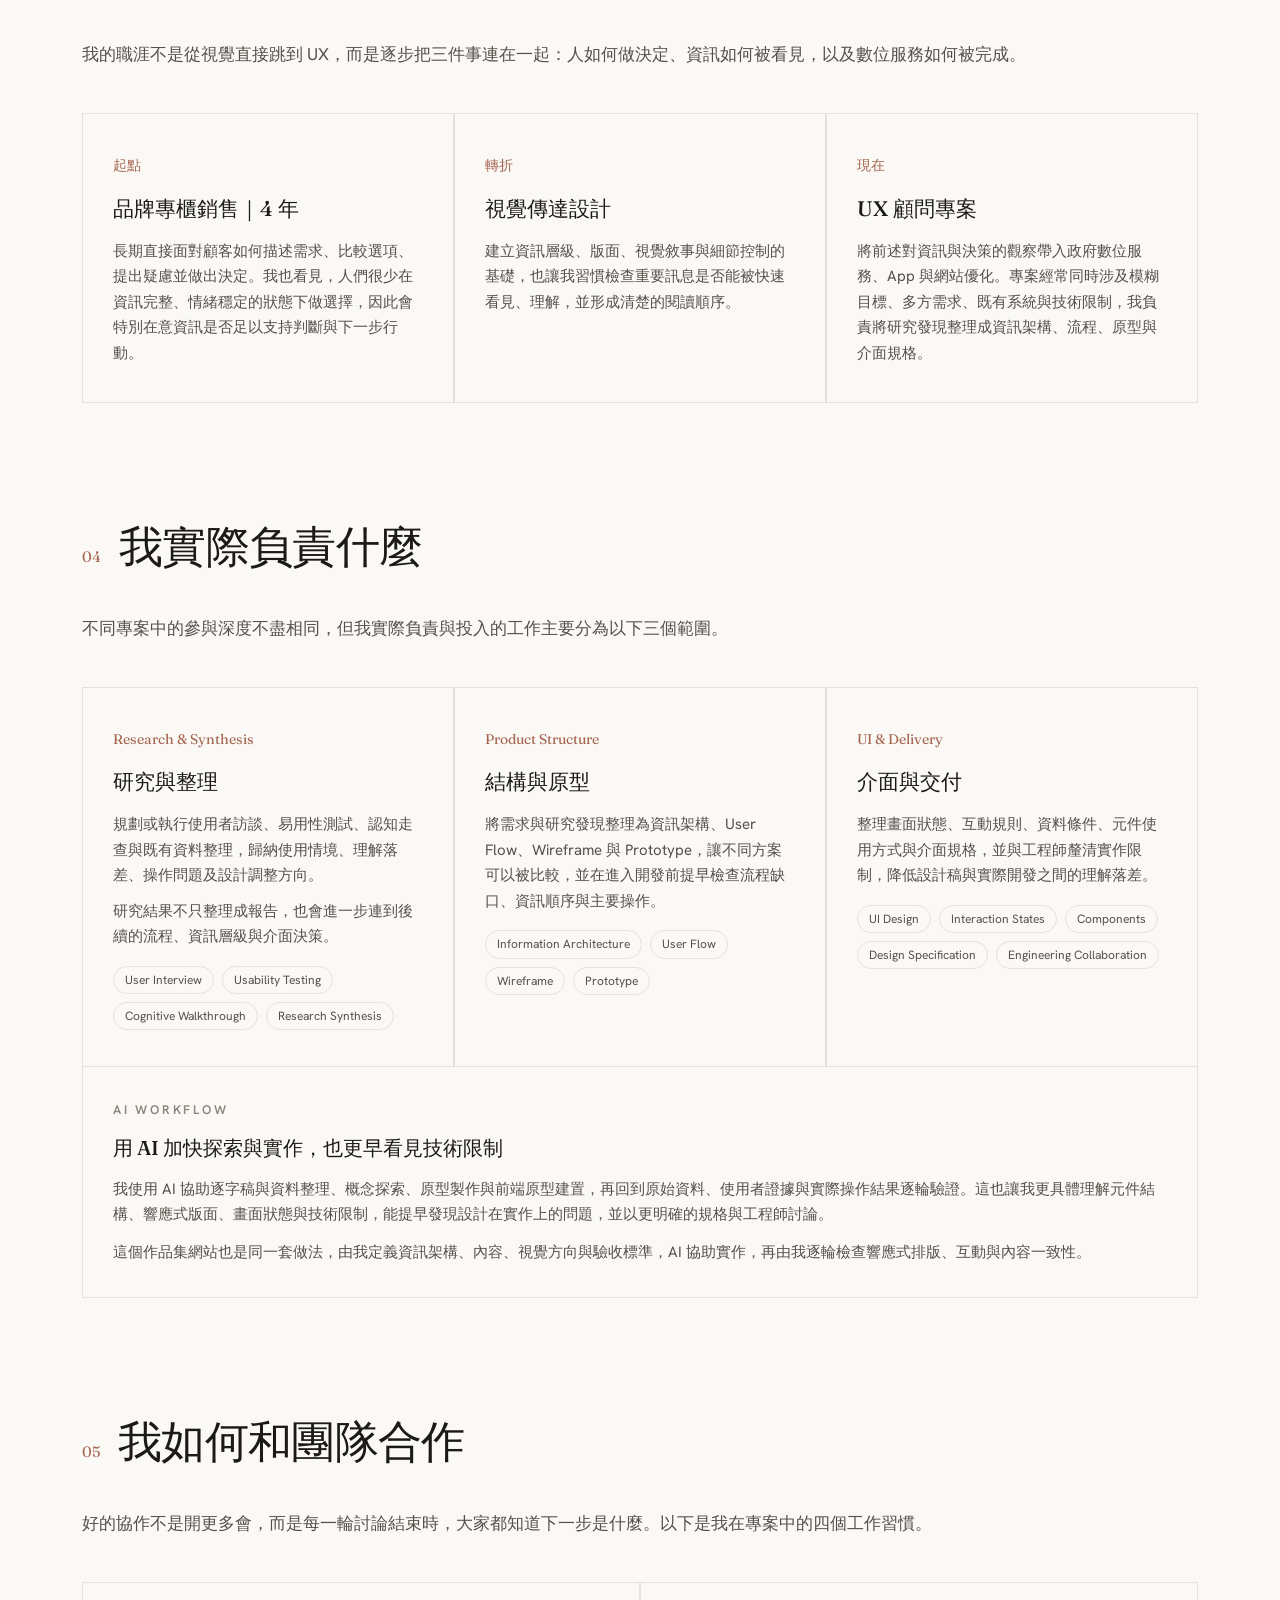
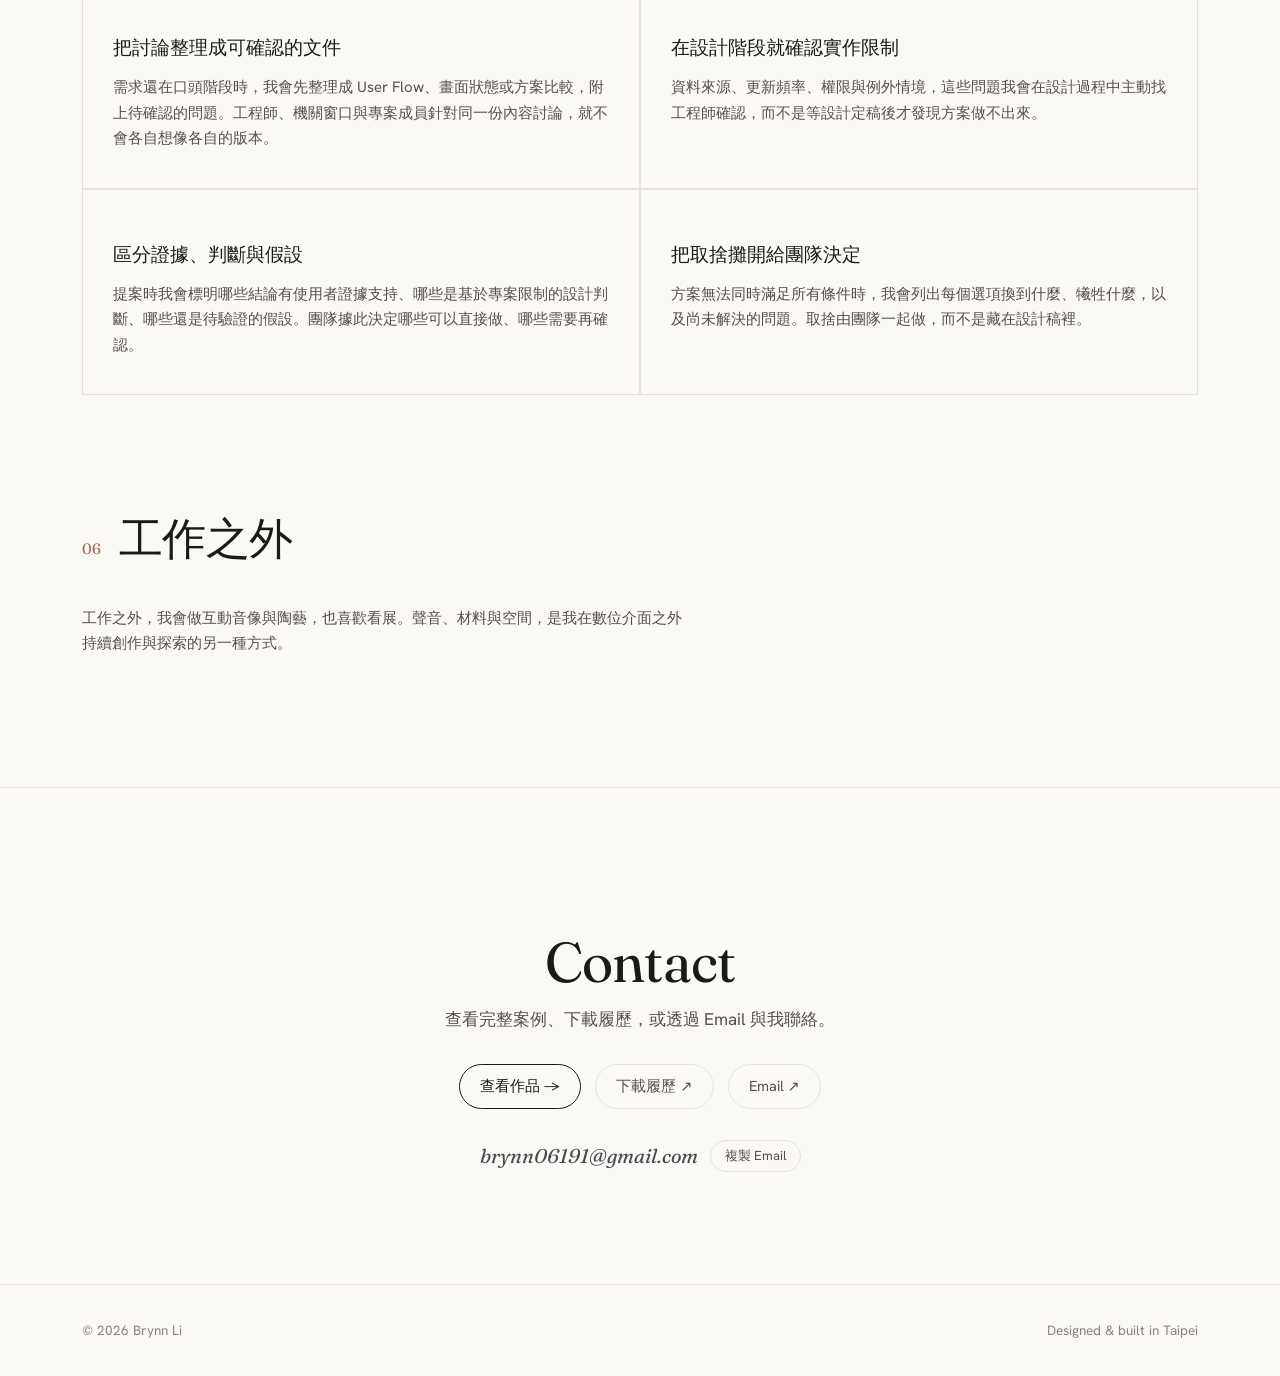
==== commit 64119a9f: "Brand wordmark shortened to Brynn. Co-Authored-By: Claude Fable 5 <noreply@anthropic.com>" ====
--- a/about.html
+++ b/about.html
@@ -3,7 +3,7 @@
 <head>
 <meta charset="UTF-8" />
 <meta name="viewport" content="width=device-width, initial-scale=1.0" />
-<title>關於我 — Brynn Li · UI/UX Designer</title>
+<title>關於我 — Brynn · UI/UX Designer</title>
 <meta name="description" content="Brynn Li 的背景橫跨視覺傳達設計、品牌零售與 UX 顧問專案，工作經驗涵蓋政府數位服務、App 與網站優化。" />
 <link rel="preconnect" href="https://fonts.googleapis.com" />
 <link rel="preconnect" href="https://fonts.gstatic.com" crossorigin />
@@ -215,7 +215,7 @@
 
 <header id="hd">
   <div class="wrap nav">
-    <a href="index.html" class="brand">Brynn<span>.</span>Li</a>
+    <a href="index.html" class="brand">Brynn<span>.</span></a>
     <nav class="nav-links">
       <a href="index.html#work">作品</a>
       <a href="about.html" class="active" aria-current="page">關於我</a>
@@ -234,7 +234,7 @@
         <div>
           <span class="eyebrow reveal in" style="animation-delay:.05s">01｜關於我</span>
           <h1 class="display">
-            <span class="reveal in" style="display:block;animation-delay:.1s">我是 Brynn，</span>
+            <span class="reveal in" style="display:block;animation-delay:.1s">我是 Brynn</span>
             <span class="reveal in" style="display:block;animation-delay:.18s">一名 UI/UX 設計師</span>
           </h1>
           <div class="ahero-body reveal in" style="animation-delay:.28s">
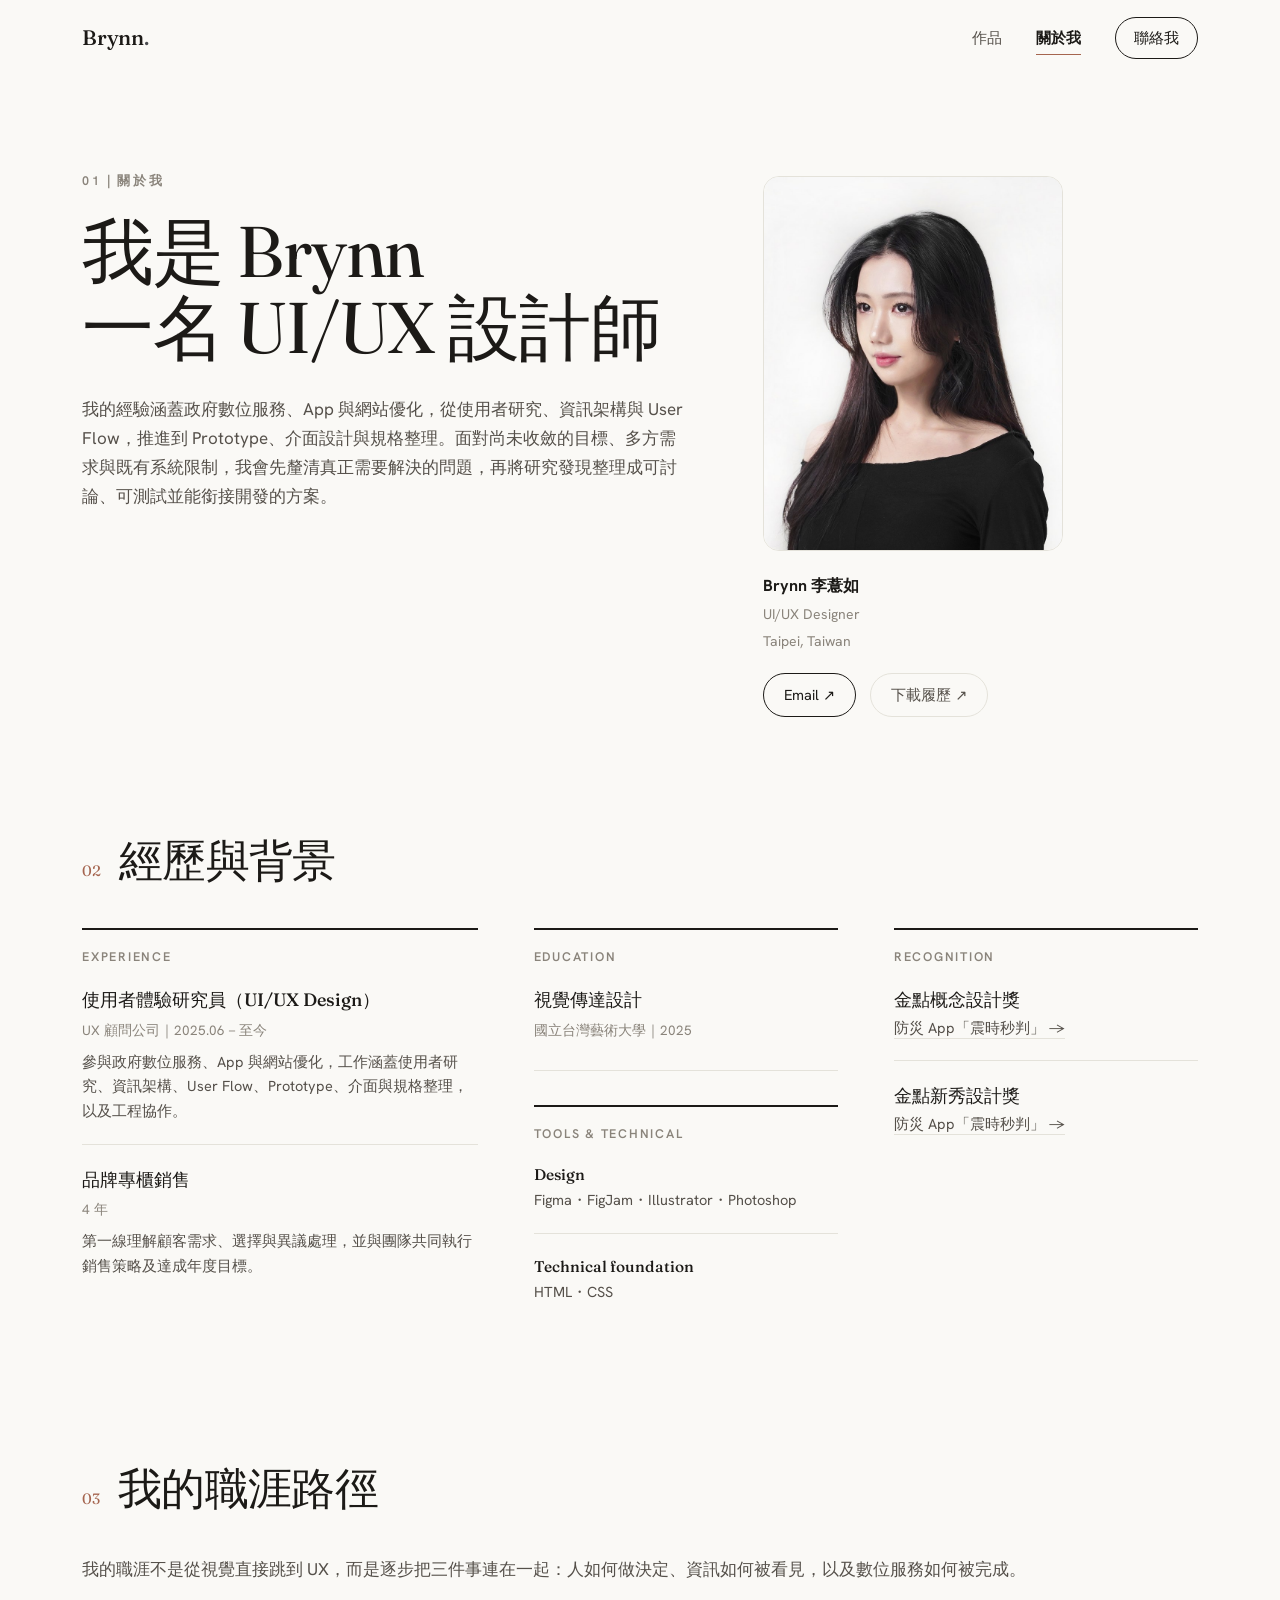
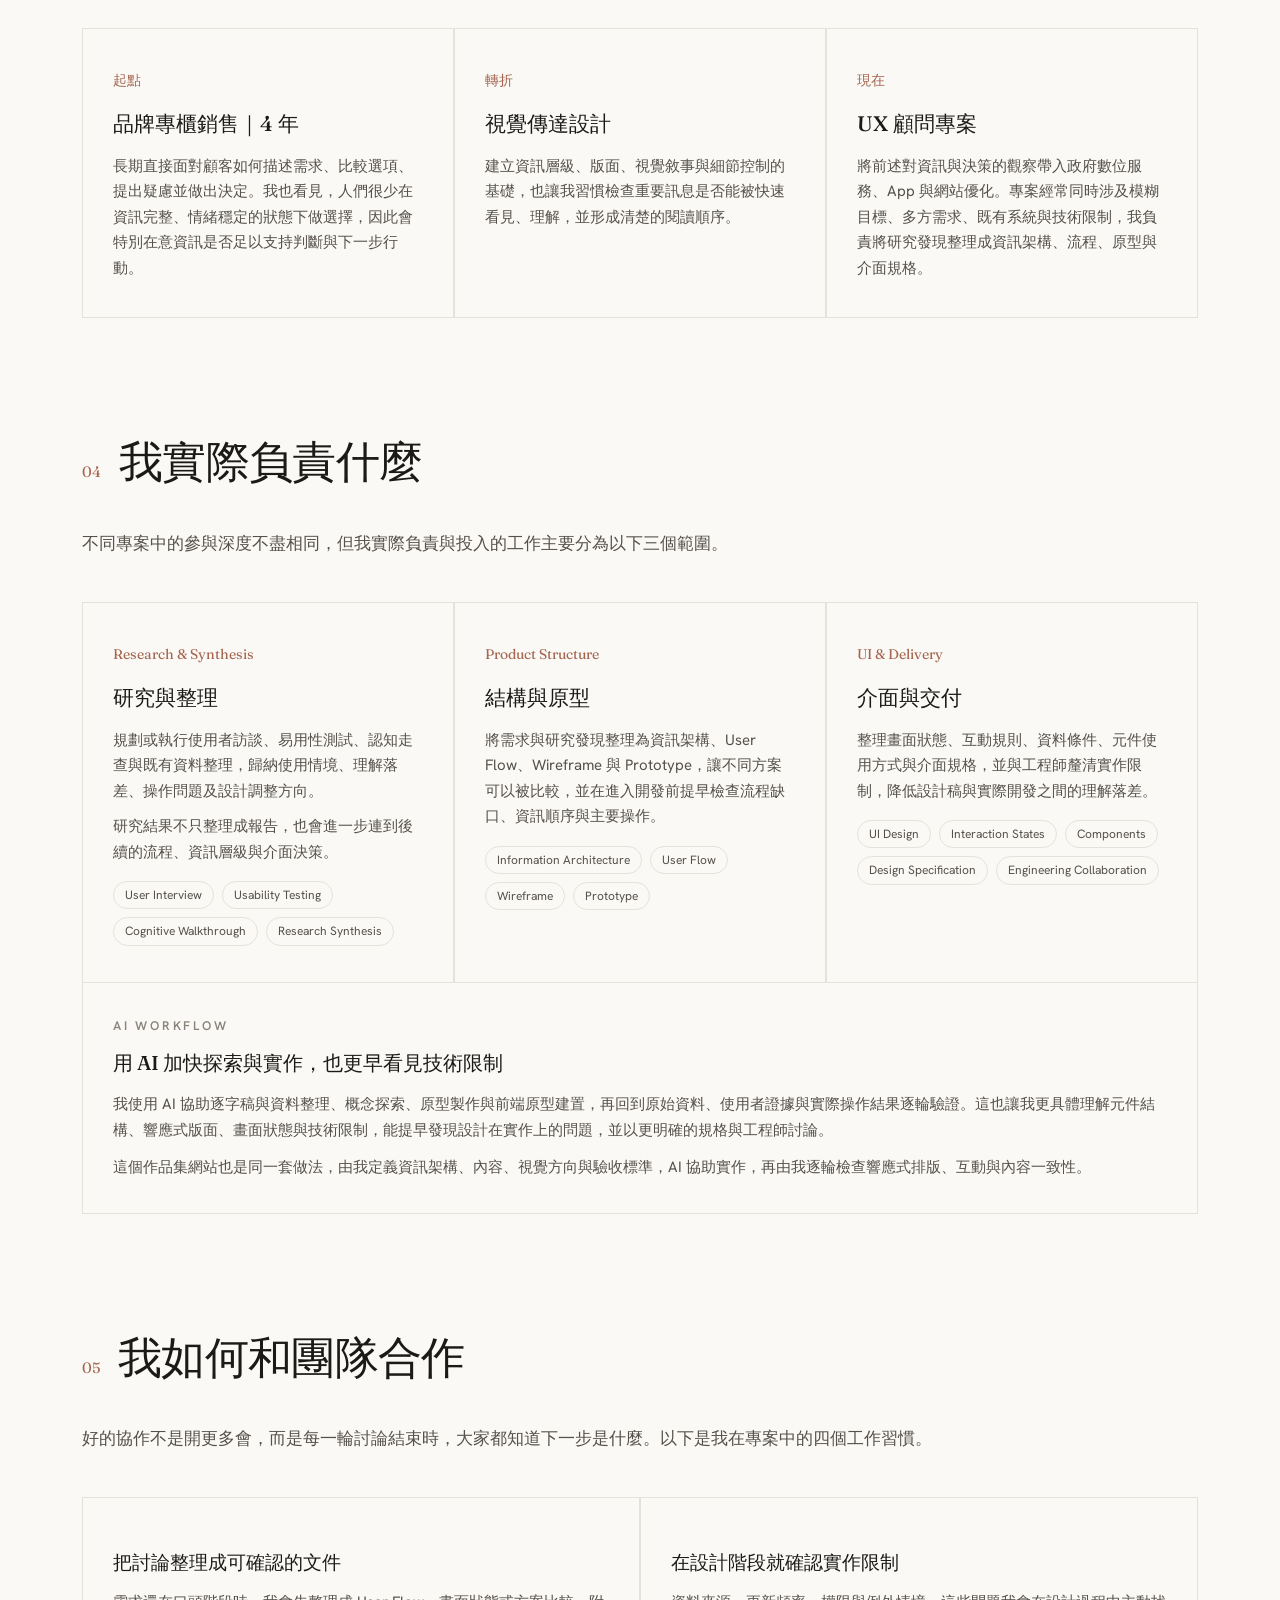
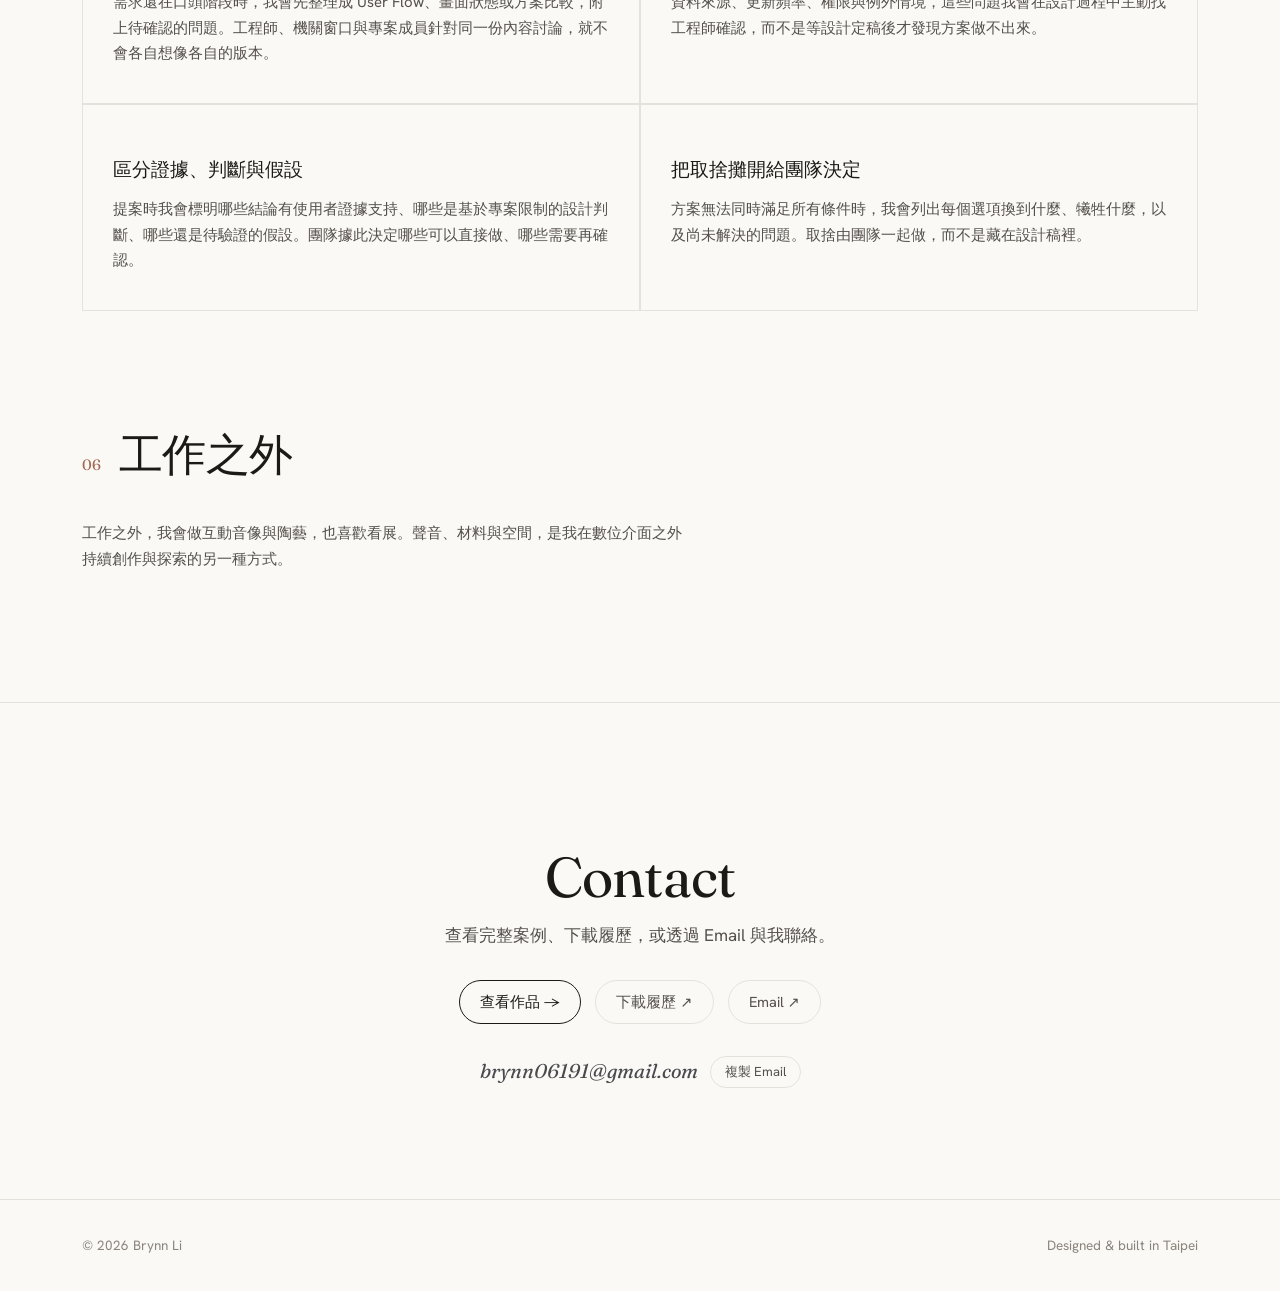
==== commit aed69866: "Remove CV button from experience section Co-Authored-By: Claude Fable 5 <noreply@anthropic.com>" ====
--- a/about.html
+++ b/about.html
@@ -219,7 +219,6 @@
     <nav class="nav-links">
       <a href="index.html#work">作品</a>
       <a href="about.html" class="active" aria-current="page">關於我</a>
-      <a href="assets/files/brynn-cv.pdf" download>履歷</a>
       <a href="mailto:brynn06191@gmail.com" class="nav-cta">聯絡我</a>
     </nav>
   </div>
@@ -306,7 +305,6 @@
           </div>
         </div>
       </div>
-      <div class="cv-cta obs"><a class="btn" href="assets/files/brynn-cv.pdf" download>查看完整履歷 ↗</a></div>
     </div>
   </section>
 
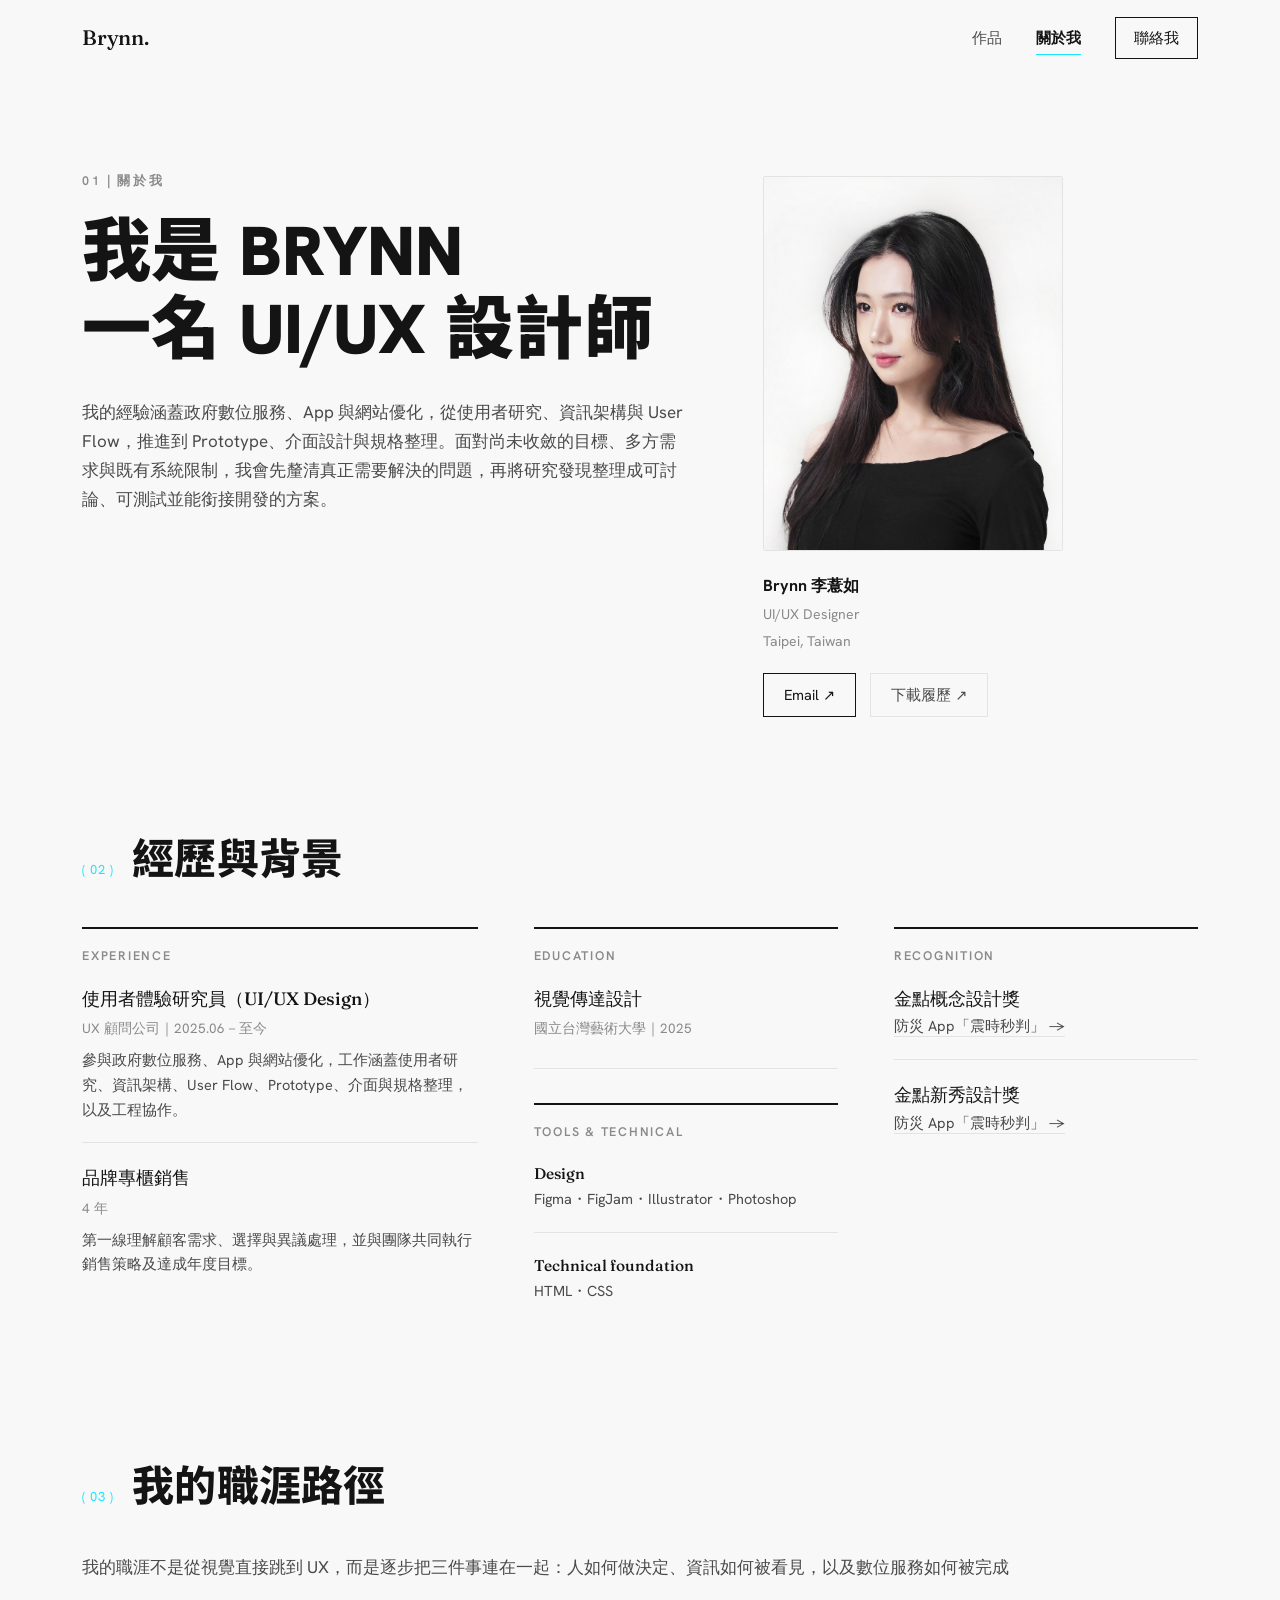
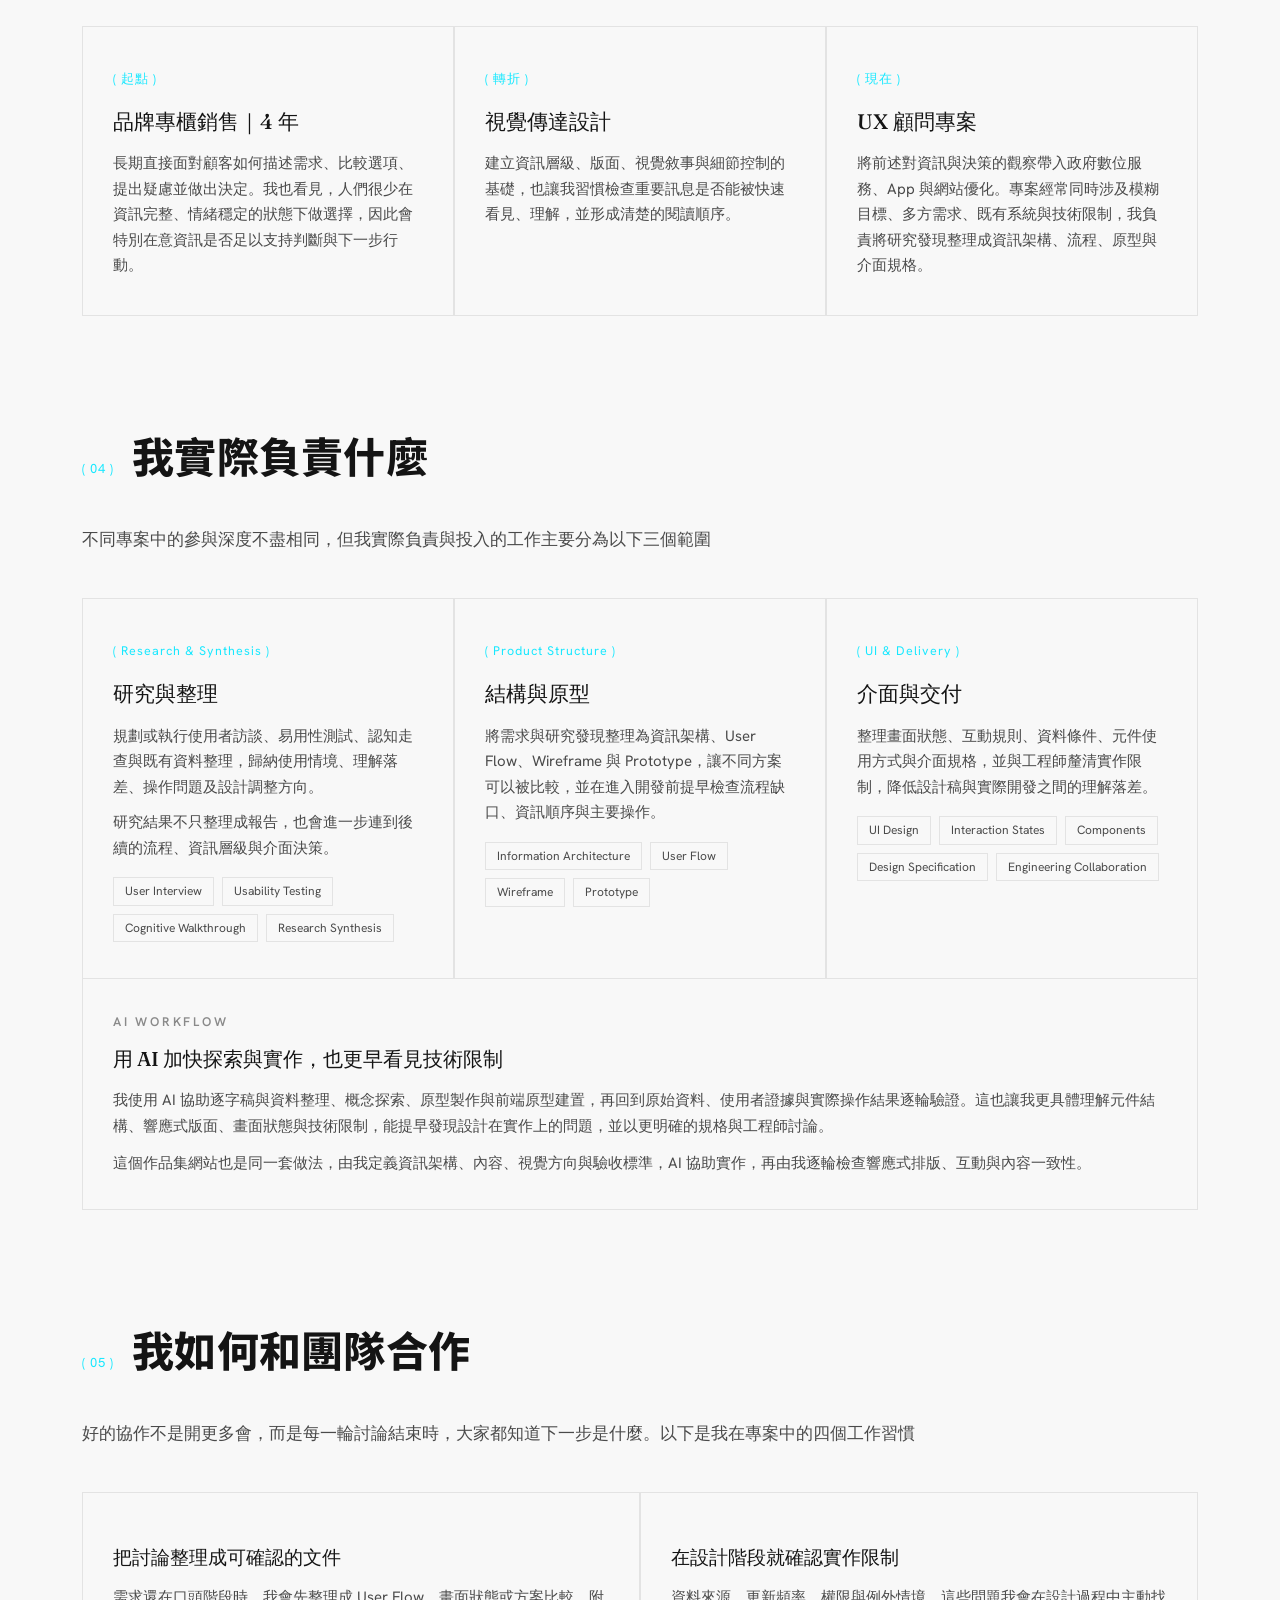
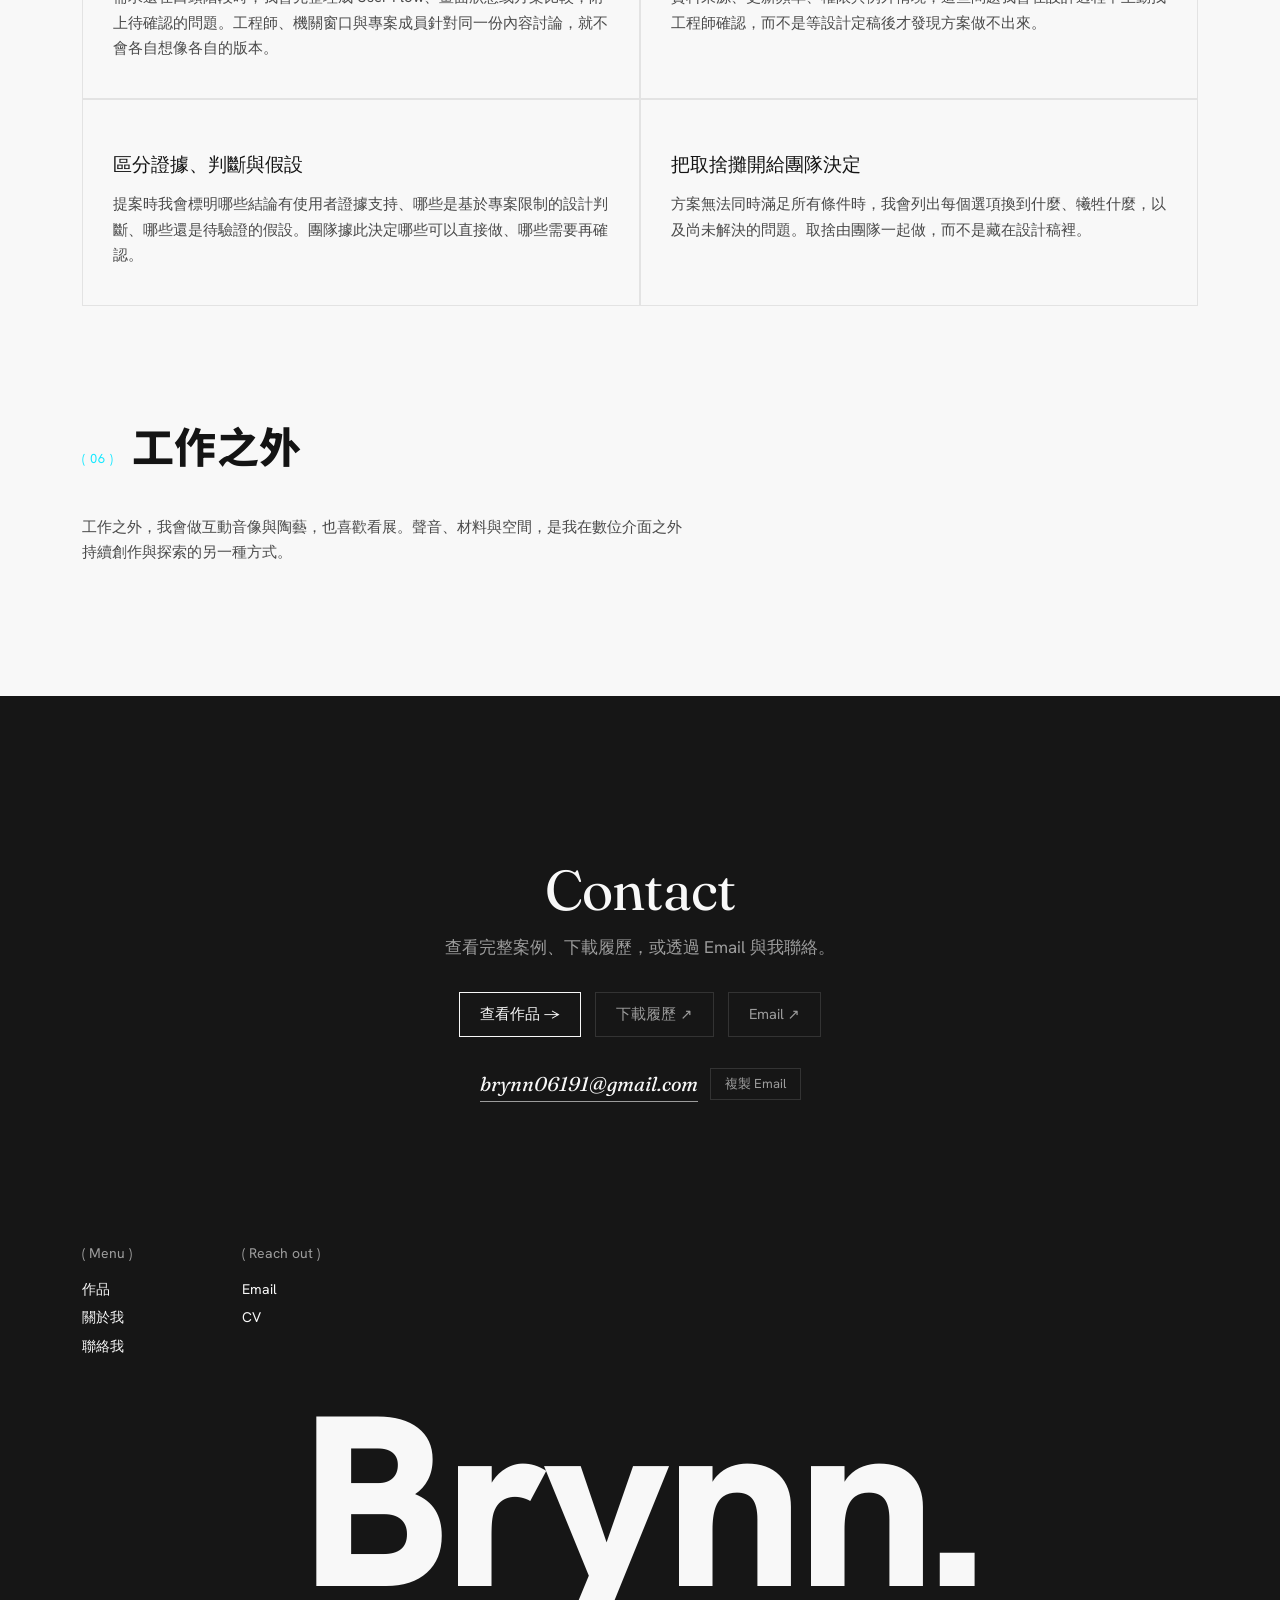
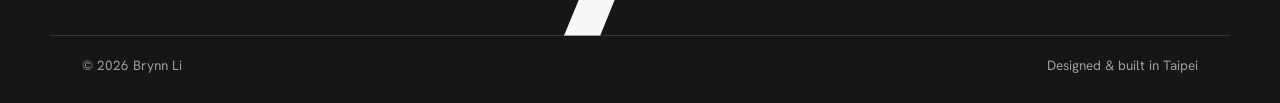
==== commit 15814ac6: "Switch accent to electric cyan #17E8FF, background to #F8F8F8 - theme.css: neutral near-white palett" ====
--- a/about.html
+++ b/about.html
@@ -7,21 +7,9 @@
 <meta name="description" content="Brynn Li 的背景橫跨視覺傳達設計、品牌零售與 UX 顧問專案，工作經驗涵蓋政府數位服務、App 與網站優化。" />
 <link rel="preconnect" href="https://fonts.googleapis.com" />
 <link rel="preconnect" href="https://fonts.gstatic.com" crossorigin />
-<link href="https://fonts.googleapis.com/css2?family=Fraunces:ital,opsz,wght@0,9..144,300..600;1,9..144,300..500&family=Hanken+Grotesk:wght@400;500;600&display=swap" rel="stylesheet" />
+<link href="https://fonts.googleapis.com/css2?family=Fraunces:ital,opsz,wght@0,9..144,300..600;1,9..144,300..500&family=Hanken+Grotesk:wght@400;500;600;700;800&family=Noto+Sans+TC:wght@500;700;900&display=swap" rel="stylesheet" />
+<link rel="stylesheet" href="assets/theme.css" />
 <style>
-  :root {
-    --paper: #faf9f6;
-    --paper-2: #f1f0ea;
-    --ink: #1c1a17;
-    --ink-soft: #55504a;
-    --ink-faint: #8a847b;
-    --line: #e4e2da;
-    --accent: #494a4e;
-    --accent-deep: #2b2c2f;
-    --clay: #a5654f;
-    --max: 1180px;
-    --ease: cubic-bezier(.19,1,.22,1);
-  }
   * { margin: 0; padding: 0; box-sizing: border-box; }
   html { scroll-behavior: smooth; }
   body {
@@ -56,8 +44,7 @@
     border-bottom: 1px solid transparent;
   }
   header.scrolled {
-    background: rgba(250,249,246,.82);
-    backdrop-filter: blur(12px) saturate(1.4);
+    background: rgba(248,248,248,.94);
     border-bottom: 1px solid var(--line);
   }
   .nav { display: flex; align-items: center; justify-content: space-between; height: 76px; }
@@ -76,7 +63,7 @@
   .nav-links a.active { color: var(--ink); font-weight: 600; }
   .nav-links a.active::after { width: 100%; background: var(--clay); }
   .nav-cta {
-    border: 1px solid var(--ink); border-radius: 100px;
+    border: 1px solid var(--ink); border-radius: 0;
     padding: 8px 18px !important; color: var(--ink) !important;
     transition: background .3s, color .3s;
   }
@@ -93,22 +80,38 @@
   section { position: relative; z-index: 2; }
   .sec { padding: 120px 0 0; }
   .sec-head { display: flex; align-items: baseline; gap: 18px; margin-bottom: 44px; }
-  .sec-head .num { font-family: "Fraunces", serif; font-size: 15px; color: var(--clay); white-space: nowrap; }
-  .sec-head h2 { font-size: clamp(28px, 4vw, 44px); }
+  .sec-head .num { font-size: 13px; color: var(--clay); letter-spacing: .08em; white-space: nowrap; }
+  .sec-head .num::before { content: "( "; }
+  .sec-head .num::after { content: " )"; }
+  .sec-head h2 {
+    font-family: "Hanken Grotesk", "Noto Sans TC", system-ui, sans-serif;
+    font-weight: 800;
+    text-transform: uppercase;
+    font-size: clamp(26px, 3.8vw, 42px);
+    line-height: 1.08;
+    letter-spacing: .005em;
+  }
   .sec-fore { color: var(--ink-soft); margin-bottom: 44px; }
 
   /* 01 Hero */
   .ahero { padding: 170px 0 0; }
   .ahero-grid { display: grid; grid-template-columns: 7fr 5fr; gap: 72px; align-items: start; }
   .ahero .eyebrow { display: block; margin-bottom: 22px; }
-  .ahero h1 { font-size: clamp(40px, 5.6vw, 76px); }
+  .ahero h1 {
+    font-family: "Hanken Grotesk", "Noto Sans TC", system-ui, sans-serif;
+    font-weight: 900;
+    font-size: clamp(38px, 5.4vw, 72px);
+    line-height: 1.12;
+    letter-spacing: .005em;
+    text-transform: uppercase;
+  }
   .ahero h1 span { white-space: nowrap; }
   .ahero-body { margin-top: 30px; color: var(--ink-soft); max-width: 36em; }
   .ahero-body p + p { margin-top: 16px; }
   .ahero-side { padding-top: 6px; }
   .ahero-photo {
     width: 100%; max-width: 300px; aspect-ratio: 4 / 5; object-fit: cover;
-    border-radius: 16px; display: block; border: 1px solid var(--line);
+    border-radius: 2px; display: block; border: 1px solid var(--line);
   }
   .ahero-meta { margin-top: 20px; line-height: 1.9; }
   .ahero-meta strong { display: block; font-size: 16px; }
@@ -116,7 +119,7 @@
   .ahero-cta { margin-top: 18px; display: flex; gap: 14px; flex-wrap: wrap; }
   .btn {
     display: inline-block; font-size: 14.5px;
-    border: 1px solid var(--ink); border-radius: 100px; padding: 9px 20px;
+    border: 1px solid var(--ink); border-radius: 0; padding: 9px 20px;
     transition: background .3s, color .3s;
   }
   .btn:hover, .btn:focus-visible { background: var(--ink); color: var(--paper); }
@@ -128,14 +131,16 @@
   .cards3 { display: grid; grid-template-columns: repeat(3, 1fr); gap: 2px; background: var(--line); border: 1px solid var(--line); }
   .card { background: var(--paper); padding: 36px 30px; transition: background .4s; }
   .card:hover { background: var(--paper-2); }
-  .card .k { font-family: "Fraunces", serif; color: var(--clay); font-size: 14px; }
+  .card .k { color: var(--clay); font-size: 12.5px; letter-spacing: .08em; }
+  .card .k::before { content: "( "; }
+  .card .k::after { content: " )"; }
   .card h3 { font-family: "Fraunces", serif; font-weight: 500; font-size: 21px; margin: 12px 0 12px; }
   .card p { font-size: 15px; color: var(--ink-soft); }
   .card p + p { margin-top: 10px; }
   .card .tags { margin-top: 16px; display: flex; gap: 8px; flex-wrap: wrap; }
   .card .tags span {
     font-size: 12px; color: var(--ink-soft);
-    border: 1px solid var(--line); border-radius: 100px; padding: 3px 11px;
+    border: 1px solid var(--line); border-radius: 0; padding: 3px 11px;
   }
   .path-arrow { text-align: center; color: var(--ink-faint); font-size: 13px; margin-top: 14px; }
 
@@ -166,24 +171,79 @@
   .aside-note { max-width: 36em; }
   .aside-note p { font-size: 15px; color: var(--ink-soft); }
 
-  /* 07 Contact */
-  .acontact { padding: 130px 0 110px; border-top: 1px solid var(--line); margin-top: 130px; text-align: center; }
+  /* 07 Contact — inverted dark block, flows into footer */
+  .acontact { padding: 150px 0 100px; margin-top: 130px; text-align: center; background: var(--dark); color: var(--dark-ink); }
   .acontact h2 { font-size: clamp(30px, 5vw, 56px); margin-bottom: 14px; }
-  .acontact p { color: var(--ink-soft); margin-bottom: 30px; }
+  .acontact p { color: var(--dark-soft); margin-bottom: 30px; }
   .acontact .ctas { display: flex; gap: 14px; justify-content: center; flex-wrap: wrap; }
+  .acontact .btn { border-color: var(--dark-ink); color: var(--dark-ink); }
+  .acontact .btn:hover, .acontact .btn:focus-visible { background: var(--dark-ink); color: var(--dark); }
+  .acontact .btn.ghost { border-color: var(--dark-line); color: var(--dark-soft); }
+  .acontact .btn.ghost:hover, .acontact .btn.ghost:focus-visible { border-color: var(--dark-ink); background: var(--dark-ink); color: var(--dark); }
   .mailrow { margin-top: 30px; display: inline-flex; align-items: center; gap: 12px; flex-wrap: wrap; justify-content: center; }
-  .mailrow a { font-family: "Fraunces", serif; font-style: italic; font-size: 20px; color: var(--accent); border-bottom: 1.5px solid transparent; transition: border-color .3s; }
-  .mailrow a:hover, .mailrow a:focus-visible { border-color: var(--accent); }
+  .mailrow a { font-family: "Fraunces", serif; font-style: italic; font-size: 20px; color: var(--dark-ink); border-bottom: 1.5px solid var(--dark-soft); transition: border-color .3s; }
+  .mailrow a:hover, .mailrow a:focus-visible { border-color: var(--dark-ink); }
   .copybtn {
-    font-size: 13px; color: var(--ink-soft); background: none;
-    border: 1px solid var(--line); border-radius: 100px; padding: 6px 14px;
+    font-size: 13px; color: var(--dark-soft); background: none;
+    border: 1px solid var(--dark-line); border-radius: 0; padding: 6px 14px;
     cursor: pointer; font-family: inherit; transition: border-color .3s, color .3s;
   }
-  .copybtn:hover, .copybtn:focus-visible { border-color: var(--ink); color: var(--ink); }
+  .copybtn:hover, .copybtn:focus-visible { border-color: var(--dark-ink); color: var(--dark-ink); }
   .copybtn.done { border-color: var(--clay); color: var(--clay); }
 
-  footer { border-top: 1px solid var(--line); padding: 34px 0; }
-  .foot { display: flex; justify-content: space-between; align-items: center; font-size: 13.5px; color: var(--ink-faint); flex-wrap: wrap; gap: 12px; }
+  footer { background: var(--dark); color: var(--dark-ink); padding: 40px 0 26px; }
+  .foot-cols { display: flex; gap: 110px; flex-wrap: wrap; margin-bottom: 8px; }
+  .fcol-links { display: flex; flex-direction: column; gap: 4px; font-size: 14px; }
+  .fcol-links .fk { color: var(--dark-soft); margin-bottom: 8px; }
+  .fcol-links a { color: var(--dark-ink); width: fit-content; border-bottom: 1px solid transparent; transition: border-color .3s; }
+  .fcol-links a:hover, .fcol-links a:focus-visible { border-color: var(--dark-ink); }
+  .foot-mark {
+    font-family: "Hanken Grotesk", "Noto Sans TC", system-ui, sans-serif;
+    font-weight: 800;
+    font-size: clamp(96px, 19vw, 290px);
+    line-height: .95;
+    letter-spacing: -.03em;
+    text-align: center;
+    color: var(--dark-ink);
+    user-select: none;
+    margin: 26px 0 18px;
+  }
+  .foot {
+    display: flex; justify-content: space-between; align-items: center;
+    font-size: 13.5px; color: var(--dark-soft); flex-wrap: wrap; gap: 12px;
+    border-top: 1px solid var(--dark-line); padding-top: 18px;
+  }
+
+  .nav-toggle {
+    display: none; background: none; border: 0; cursor: pointer;
+    width: 44px; height: 44px; padding: 0; position: relative; z-index: 60;
+  }
+  .nav-toggle span {
+    display: block; width: 22px; height: 1.5px; background: var(--ink);
+    margin: 5px auto; transition: transform .3s var(--ease), opacity .3s;
+  }
+  .nav-toggle[aria-expanded="true"] span:first-child { transform: translateY(3.2px) rotate(45deg); }
+  .nav-toggle[aria-expanded="true"] span:last-child { transform: translateY(-3.3px) rotate(-45deg); }
+  header.menu-open {
+    background: rgba(248,248,248,.97);
+    border-bottom: 1px solid var(--line);
+  }
+  @media (max-width: 860px) {
+    .nav-toggle { display: block; }
+    .nav-links {
+      display: flex; position: fixed; top: 76px; left: 0; right: 0;
+      flex-direction: column; gap: 0; padding: 6px 22px 20px;
+      background: rgba(248,248,248,.98);
+      border-bottom: 1px solid var(--line);
+      opacity: 0; transform: translateY(-8px); visibility: hidden; pointer-events: none;
+      transition: opacity .3s var(--ease), transform .3s var(--ease), visibility .3s;
+    }
+    .nav-links.open { opacity: 1; transform: none; visibility: visible; pointer-events: auto; }
+    .nav-links a { padding: 14px 0; font-size: 16px; border-bottom: 1px solid var(--line); width: 100%; }
+    .nav-links a::after { display: none; }
+    .nav-links .nav-cta, .nav-links a:last-child { border-bottom: 0; }
+    .nav-links .nav-cta { margin-top: 14px; text-align: center; padding: 12px 18px !important; }
+  }
 
   @media (prefers-reduced-motion: reduce) {
     .reveal, .obs { opacity: 1 !important; transform: none !important; animation: none !important; transition: none !important; }
@@ -198,7 +258,6 @@
   @media (max-width: 720px) {
     body { font-size: 16px; }
     .wrap { padding: 0 22px; }
-    .nav-links { display: none; }
     .sec { padding: 84px 0 0; }
     .ahero { padding: 130px 0 0; }
     .ahero h1 { font-size: clamp(30px, 8.6vw, 40px); }
@@ -208,6 +267,8 @@
     .collab { grid-template-columns: 1fr; }
     .facts-grid { grid-template-columns: 1fr; gap: 40px; }
     .acontact { padding: 96px 0 84px; margin-top: 96px; }
+    .foot-cols { gap: 40px; justify-content: space-between; }
+    .foot-mark { font-size: clamp(72px, 21vw, 120px); }
   }
 </style>
 </head>
@@ -216,7 +277,8 @@
 <header id="hd">
   <div class="wrap nav">
     <a href="index.html" class="brand">Brynn<span>.</span></a>
-    <nav class="nav-links">
+    <button class="nav-toggle" id="navToggle" aria-label="開啟選單" aria-expanded="false" aria-controls="siteNav"><span></span><span></span></button>
+    <nav class="nav-links" id="siteNav">
       <a href="index.html#work">作品</a>
       <a href="about.html" class="active" aria-current="page">關於我</a>
       <a href="mailto:brynn06191@gmail.com" class="nav-cta">聯絡我</a>
@@ -315,7 +377,7 @@
         <span class="num">03</span>
         <h2 class="display">我的職涯路徑</h2>
       </div>
-      <p class="sec-fore obs">我的職涯不是從視覺直接跳到 UX，而是逐步把三件事連在一起：人如何做決定、資訊如何被看見，以及數位服務如何被完成。</p>
+      <p class="sec-fore obs">我的職涯不是從視覺直接跳到 UX，而是逐步把三件事連在一起：人如何做決定、資訊如何被看見，以及數位服務如何被完成</p>
       <div class="cards3 obs">
         <div class="card">
           <span class="k">起點</span>
@@ -343,7 +405,7 @@
         <span class="num">04</span>
         <h2 class="display">我實際負責什麼</h2>
       </div>
-      <p class="sec-fore obs">不同專案中的參與深度不盡相同，但我實際負責與投入的工作主要分為以下三個範圍。</p>
+      <p class="sec-fore obs">不同專案中的參與深度不盡相同，但我實際負責與投入的工作主要分為以下三個範圍</p>
       <div class="cards3 obs">
         <div class="card">
           <span class="k">Research &amp; Synthesis</span>
@@ -381,7 +443,7 @@
         <span class="num">05</span>
         <h2 class="display">我如何和團隊合作</h2>
       </div>
-      <p class="sec-fore obs">好的協作不是開更多會，而是每一輪討論結束時，大家都知道下一步是什麼。以下是我在專案中的四個工作習慣。</p>
+      <p class="sec-fore obs">好的協作不是開更多會，而是每一輪討論結束時，大家都知道下一步是什麼。以下是我在專案中的四個工作習慣</p>
       <div class="collab obs">
         <div class="card">
           <h3>把討論整理成可確認的文件</h3>
@@ -436,6 +498,20 @@
 </main>
 
 <footer>
+  <div class="wrap foot-cols">
+    <div class="fcol-links">
+      <span class="fk">( Menu )</span>
+      <a href="index.html#work">作品</a>
+      <a href="about.html">關於我</a>
+      <a href="mailto:brynn06191@gmail.com">聯絡我</a>
+    </div>
+    <div class="fcol-links">
+      <span class="fk">( Reach out )</span>
+      <a href="mailto:brynn06191@gmail.com">Email</a>
+      <a href="assets/files/brynn-cv.pdf" download>CV</a>
+    </div>
+  </div>
+  <div class="wrap"><div class="foot-mark" aria-hidden="true">Brynn.</div></div>
   <div class="wrap foot">
     <span>© 2026 Brynn Li</span>
     <span>Designed &amp; built in Taipei</span>
@@ -448,6 +524,22 @@
   const onScroll = () => hd.classList.toggle('scrolled', window.scrollY > 40);
   onScroll();
   window.addEventListener('scroll', onScroll, { passive: true });
+
+  // mobile hamburger
+  const tog = document.getElementById('navToggle');
+  const links = document.getElementById('siteNav');
+  if (tog && links) {
+    const setOpen = (o) => {
+      links.classList.toggle('open', o);
+      tog.setAttribute('aria-expanded', o);
+      tog.setAttribute('aria-label', o ? '關閉選單' : '開啟選單');
+      hd.classList.toggle('menu-open', o);
+    };
+    tog.addEventListener('click', () => setOpen(!links.classList.contains('open')));
+    links.querySelectorAll('a').forEach(a => a.addEventListener('click', () => setOpen(false)));
+    document.addEventListener('keydown', e => { if (e.key === 'Escape') setOpen(false); });
+  }
+
 
   // scroll reveal
   const io = new IntersectionObserver((entries) => {
--- a/assets/theme.css
+++ b/assets/theme.css
@@ -0,0 +1,19 @@
+/* Shared design tokens — neutral light palette with electric cyan accent.
+   Loaded before per-page styles; pages may override (e.g. case.css --max). */
+:root {
+  --paper: #F8F8F8;      /* near-white neutral */
+  --paper-2: #EFEFEF;
+  --ink: #141414;
+  --ink-soft: #4A4A4A;
+  --ink-faint: #8A8A8A;
+  --line: #E3E3E3;
+  --accent: #141414;
+  --accent-deep: #000;
+  --clay: #17E8FF;       /* legacy terracotta slot → electric cyan accent */
+  --dark: #161616;       /* inverted sections (contact / footer) */
+  --dark-ink: #F8F8F8;
+  --dark-soft: #9C9C9C;
+  --dark-line: #333;
+  --max: 1180px;
+  --ease: cubic-bezier(.19,1,.22,1);
+}
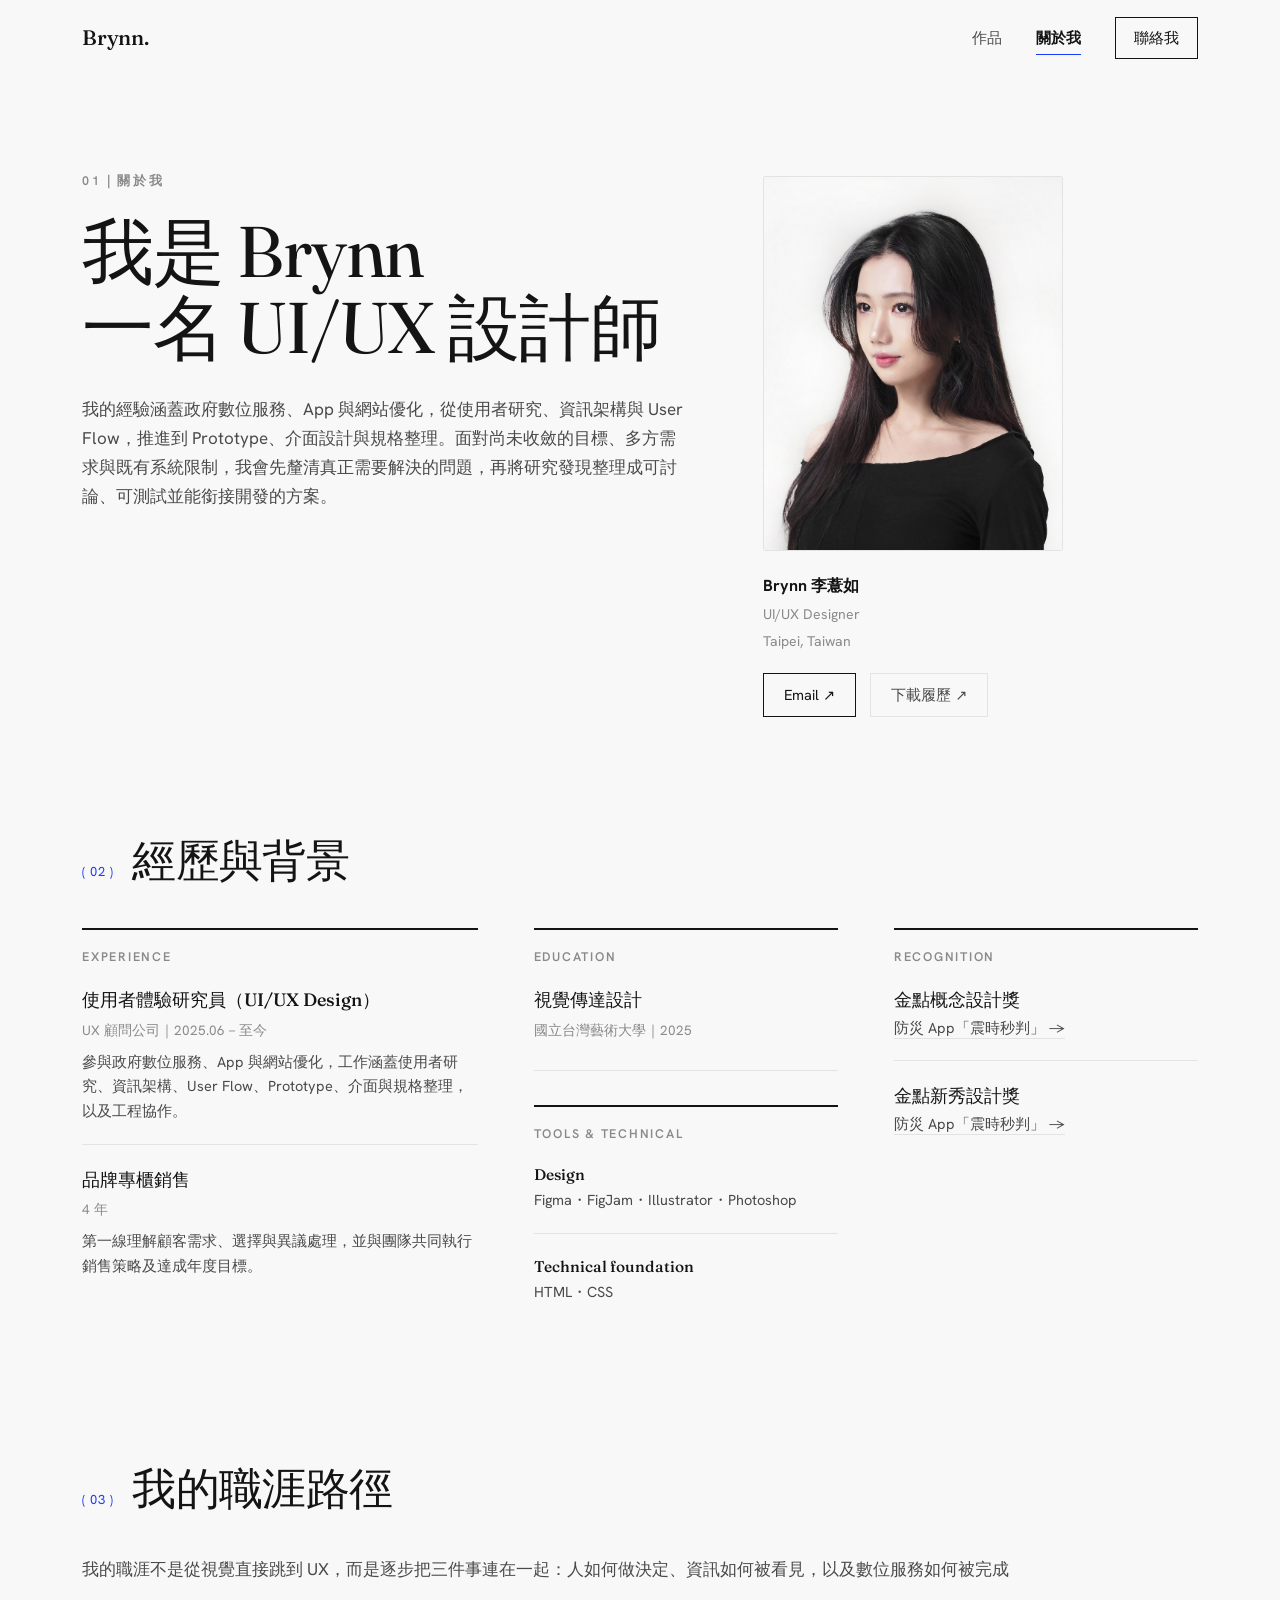
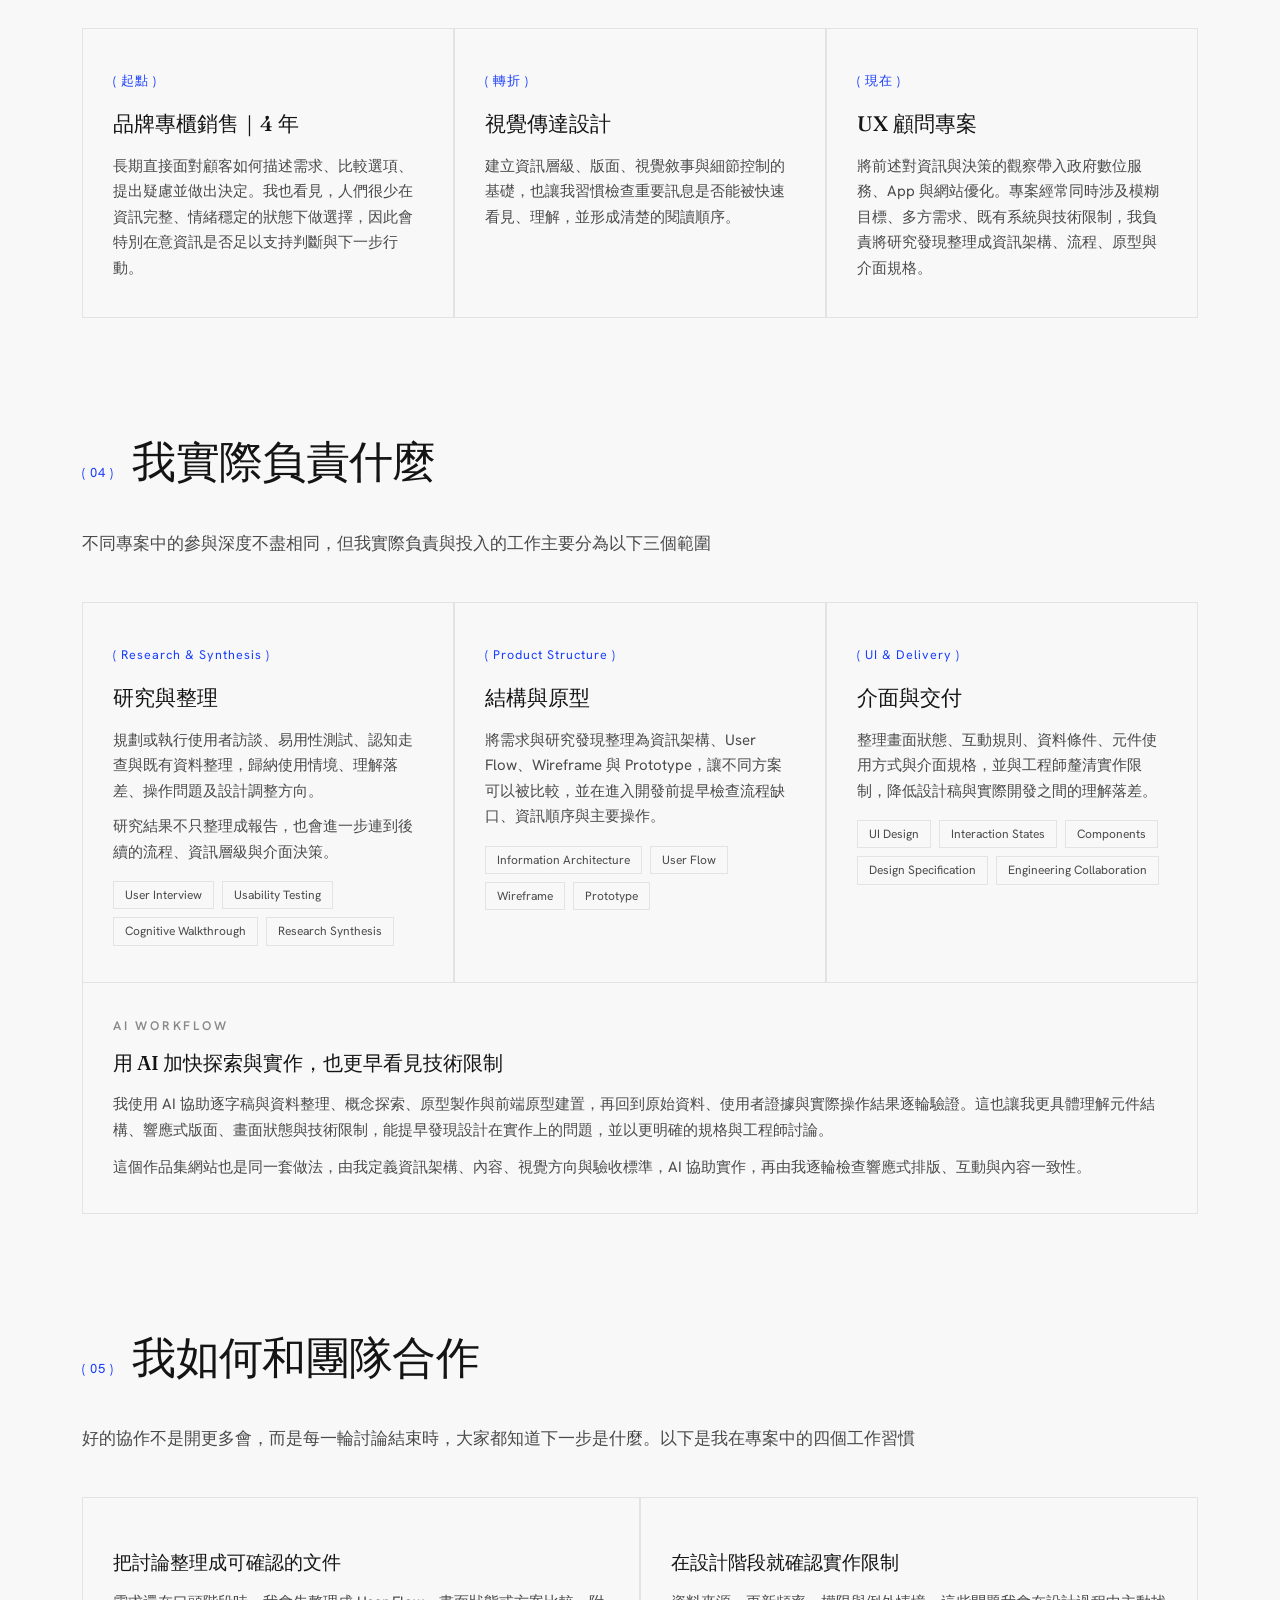
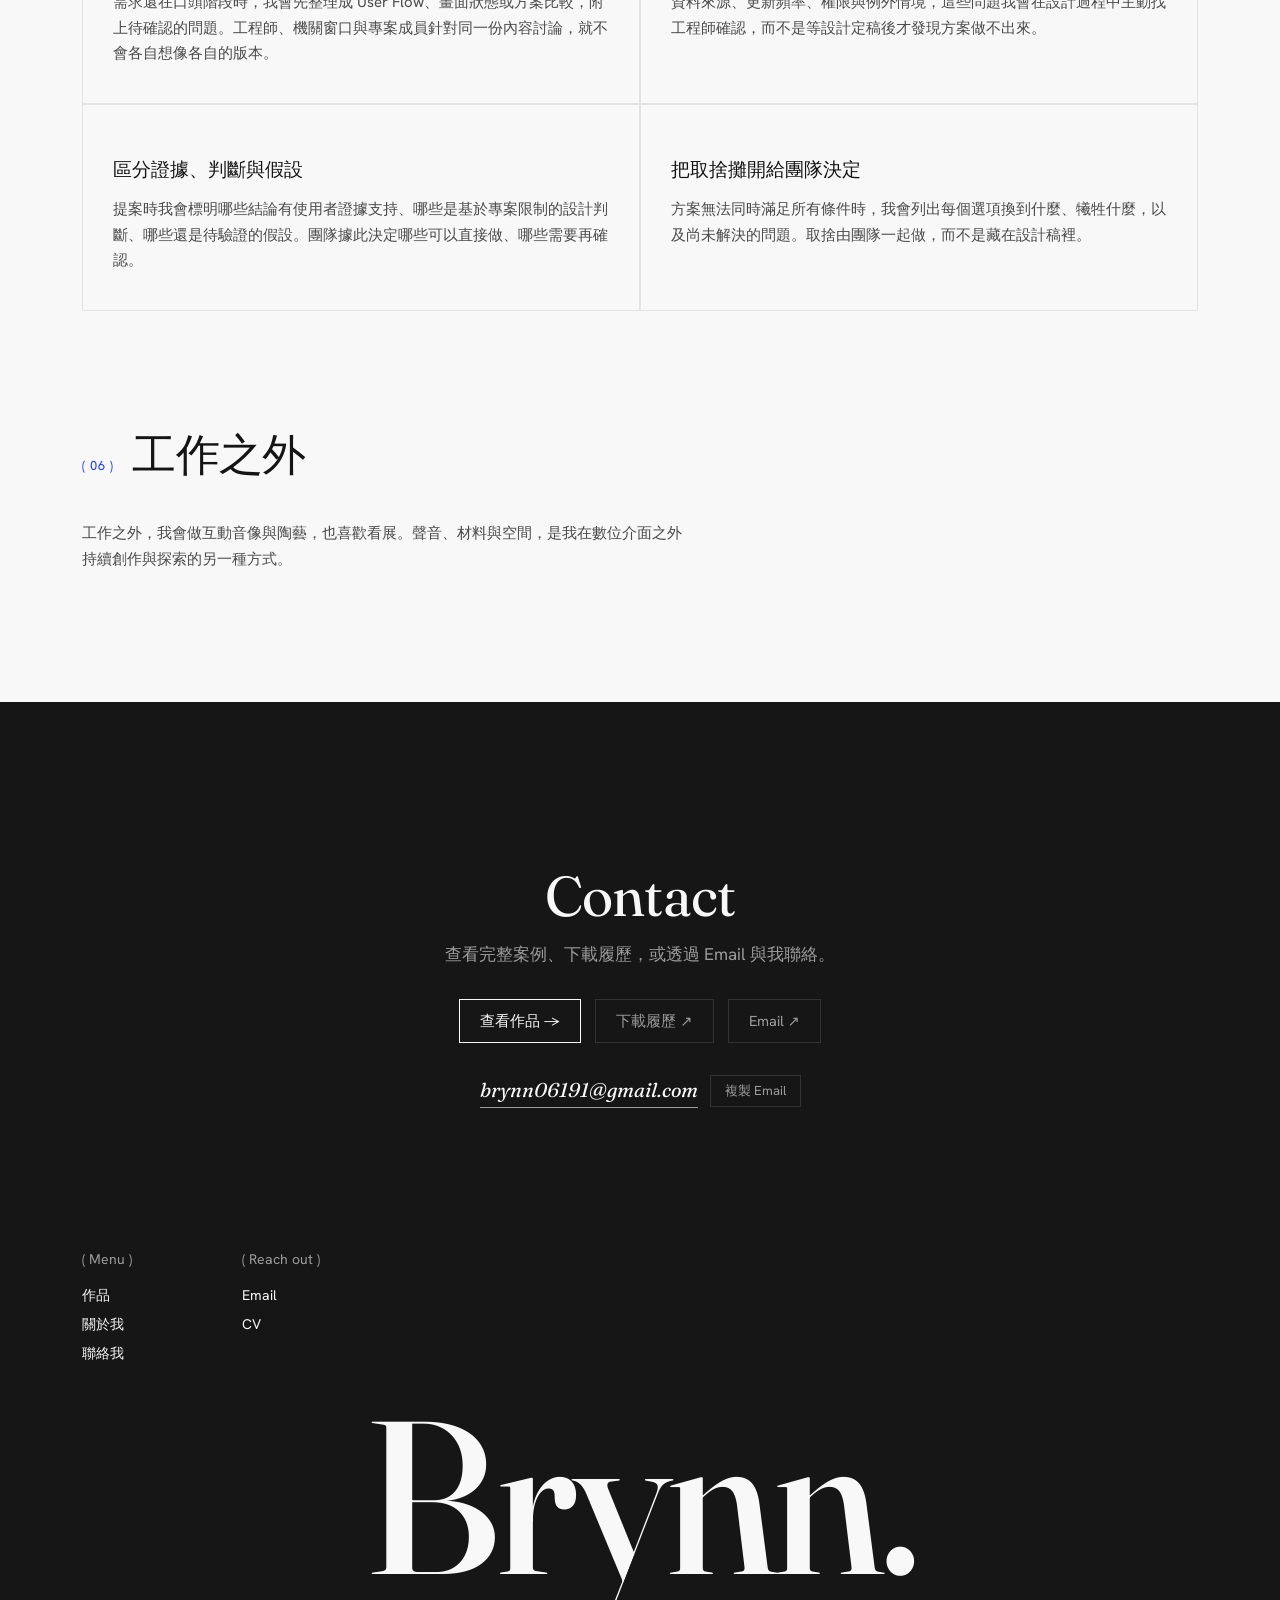
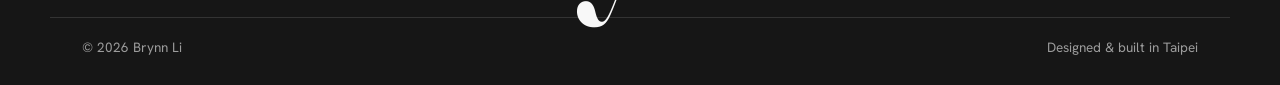
==== commit 985c725e: "Revert to Fraunces headings, smaller hero, accent #17E8FF -> #173DFF - Restore original serif type s" ====
--- a/about.html
+++ b/about.html
@@ -7,7 +7,7 @@
 <meta name="description" content="Brynn Li 的背景橫跨視覺傳達設計、品牌零售與 UX 顧問專案，工作經驗涵蓋政府數位服務、App 與網站優化。" />
 <link rel="preconnect" href="https://fonts.googleapis.com" />
 <link rel="preconnect" href="https://fonts.gstatic.com" crossorigin />
-<link href="https://fonts.googleapis.com/css2?family=Fraunces:ital,opsz,wght@0,9..144,300..600;1,9..144,300..500&family=Hanken+Grotesk:wght@400;500;600;700;800&family=Noto+Sans+TC:wght@500;700;900&display=swap" rel="stylesheet" />
+<link href="https://fonts.googleapis.com/css2?family=Fraunces:ital,opsz,wght@0,9..144,300..600;1,9..144,300..500&family=Hanken+Grotesk:wght@400;500;600&display=swap" rel="stylesheet" />
 <link rel="stylesheet" href="assets/theme.css" />
 <style>
   * { margin: 0; padding: 0; box-sizing: border-box; }
@@ -83,28 +83,14 @@
   .sec-head .num { font-size: 13px; color: var(--clay); letter-spacing: .08em; white-space: nowrap; }
   .sec-head .num::before { content: "( "; }
   .sec-head .num::after { content: " )"; }
-  .sec-head h2 {
-    font-family: "Hanken Grotesk", "Noto Sans TC", system-ui, sans-serif;
-    font-weight: 800;
-    text-transform: uppercase;
-    font-size: clamp(26px, 3.8vw, 42px);
-    line-height: 1.08;
-    letter-spacing: .005em;
-  }
+  .sec-head h2 { font-size: clamp(28px, 4vw, 44px); }
   .sec-fore { color: var(--ink-soft); margin-bottom: 44px; }
 
   /* 01 Hero */
   .ahero { padding: 170px 0 0; }
   .ahero-grid { display: grid; grid-template-columns: 7fr 5fr; gap: 72px; align-items: start; }
   .ahero .eyebrow { display: block; margin-bottom: 22px; }
-  .ahero h1 {
-    font-family: "Hanken Grotesk", "Noto Sans TC", system-ui, sans-serif;
-    font-weight: 900;
-    font-size: clamp(38px, 5.4vw, 72px);
-    line-height: 1.12;
-    letter-spacing: .005em;
-    text-transform: uppercase;
-  }
+  .ahero h1 { font-size: clamp(40px, 5.6vw, 76px); }
   .ahero h1 span { white-space: nowrap; }
   .ahero-body { margin-top: 30px; color: var(--ink-soft); max-width: 36em; }
   .ahero-body p + p { margin-top: 16px; }
@@ -198,11 +184,11 @@
   .fcol-links a { color: var(--dark-ink); width: fit-content; border-bottom: 1px solid transparent; transition: border-color .3s; }
   .fcol-links a:hover, .fcol-links a:focus-visible { border-color: var(--dark-ink); }
   .foot-mark {
-    font-family: "Hanken Grotesk", "Noto Sans TC", system-ui, sans-serif;
-    font-weight: 800;
-    font-size: clamp(96px, 19vw, 290px);
+    font-family: "Fraunces", Georgia, serif;
+    font-weight: 500;
+    font-size: clamp(88px, 17vw, 260px);
     line-height: .95;
-    letter-spacing: -.03em;
+    letter-spacing: -.02em;
     text-align: center;
     color: var(--dark-ink);
     user-select: none;
--- a/assets/theme.css
+++ b/assets/theme.css
@@ -9,7 +9,7 @@
   --line: #E3E3E3;
   --accent: #141414;
   --accent-deep: #000;
-  --clay: #17E8FF;       /* legacy terracotta slot → electric cyan accent */
+  --clay: #173DFF;       /* legacy terracotta slot → electric blue accent */
   --dark: #161616;       /* inverted sections (contact / footer) */
   --dark-ink: #F8F8F8;
   --dark-soft: #9C9C9C;
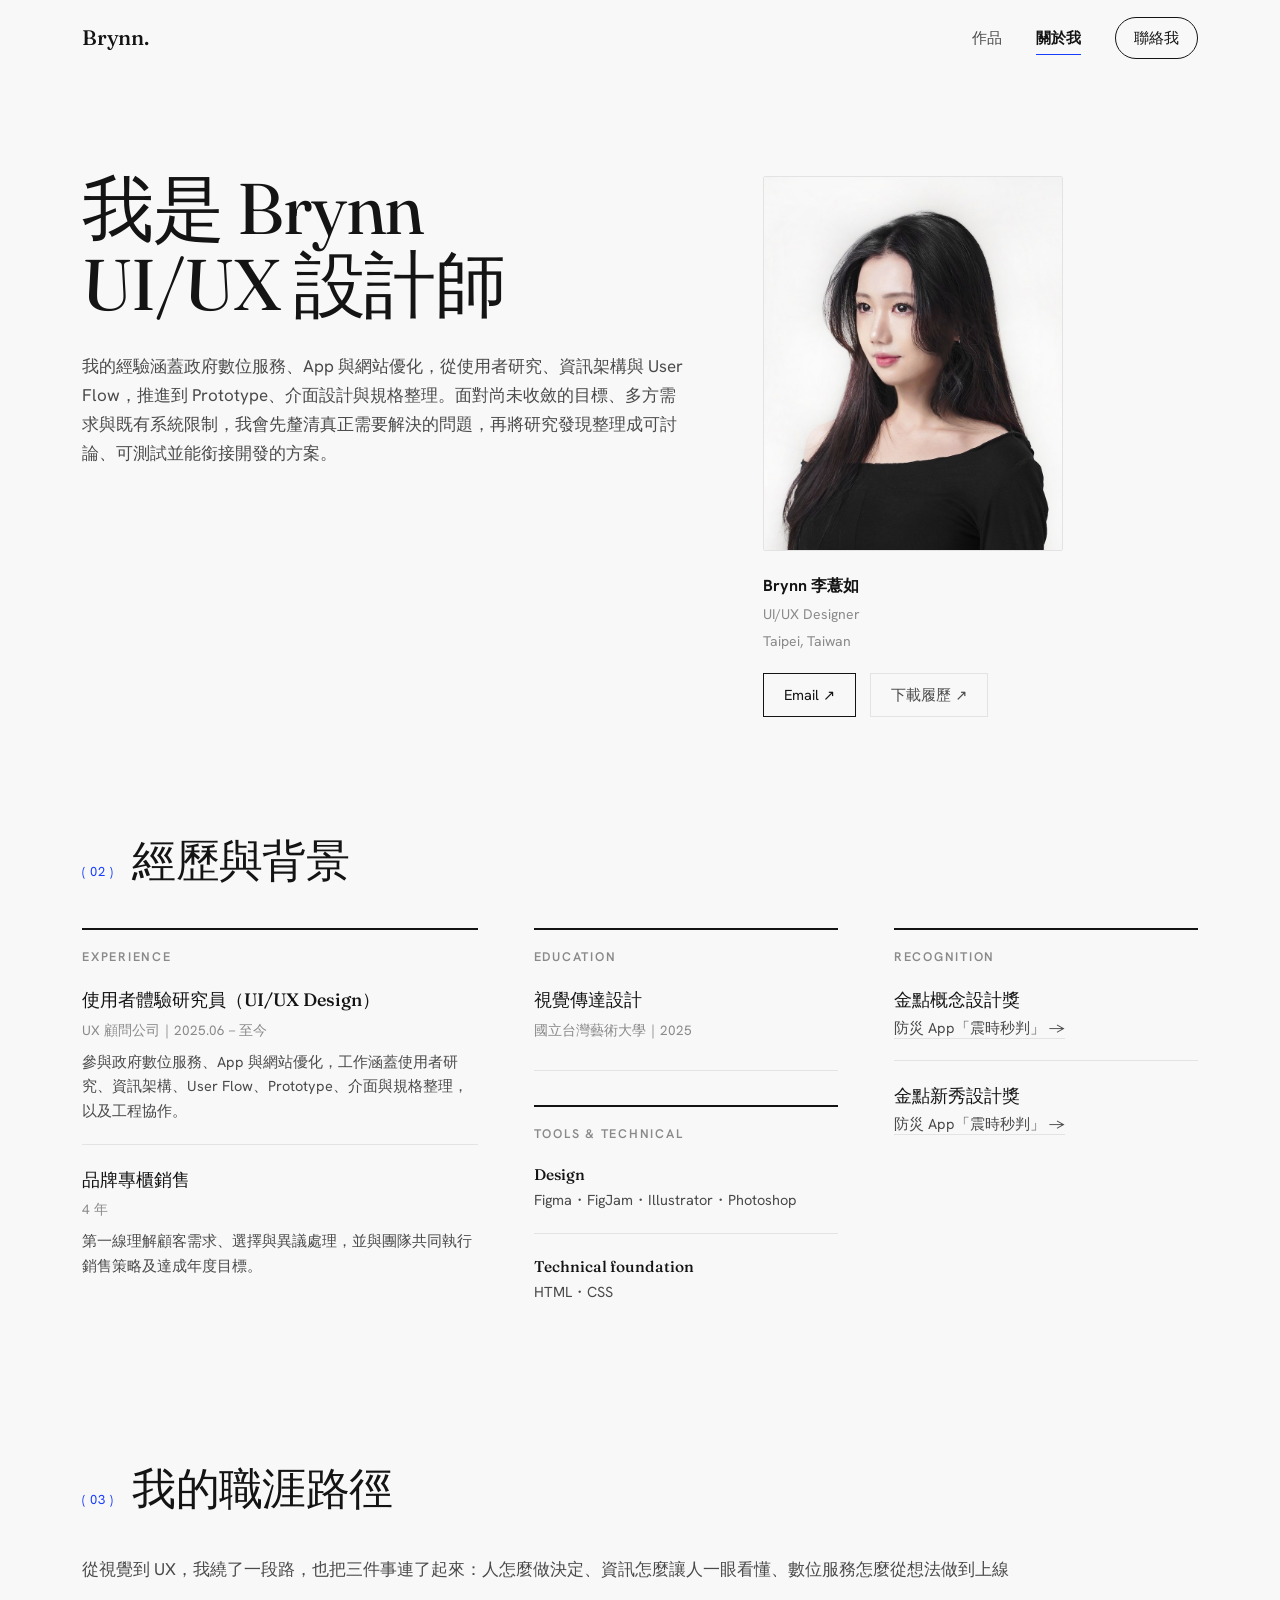
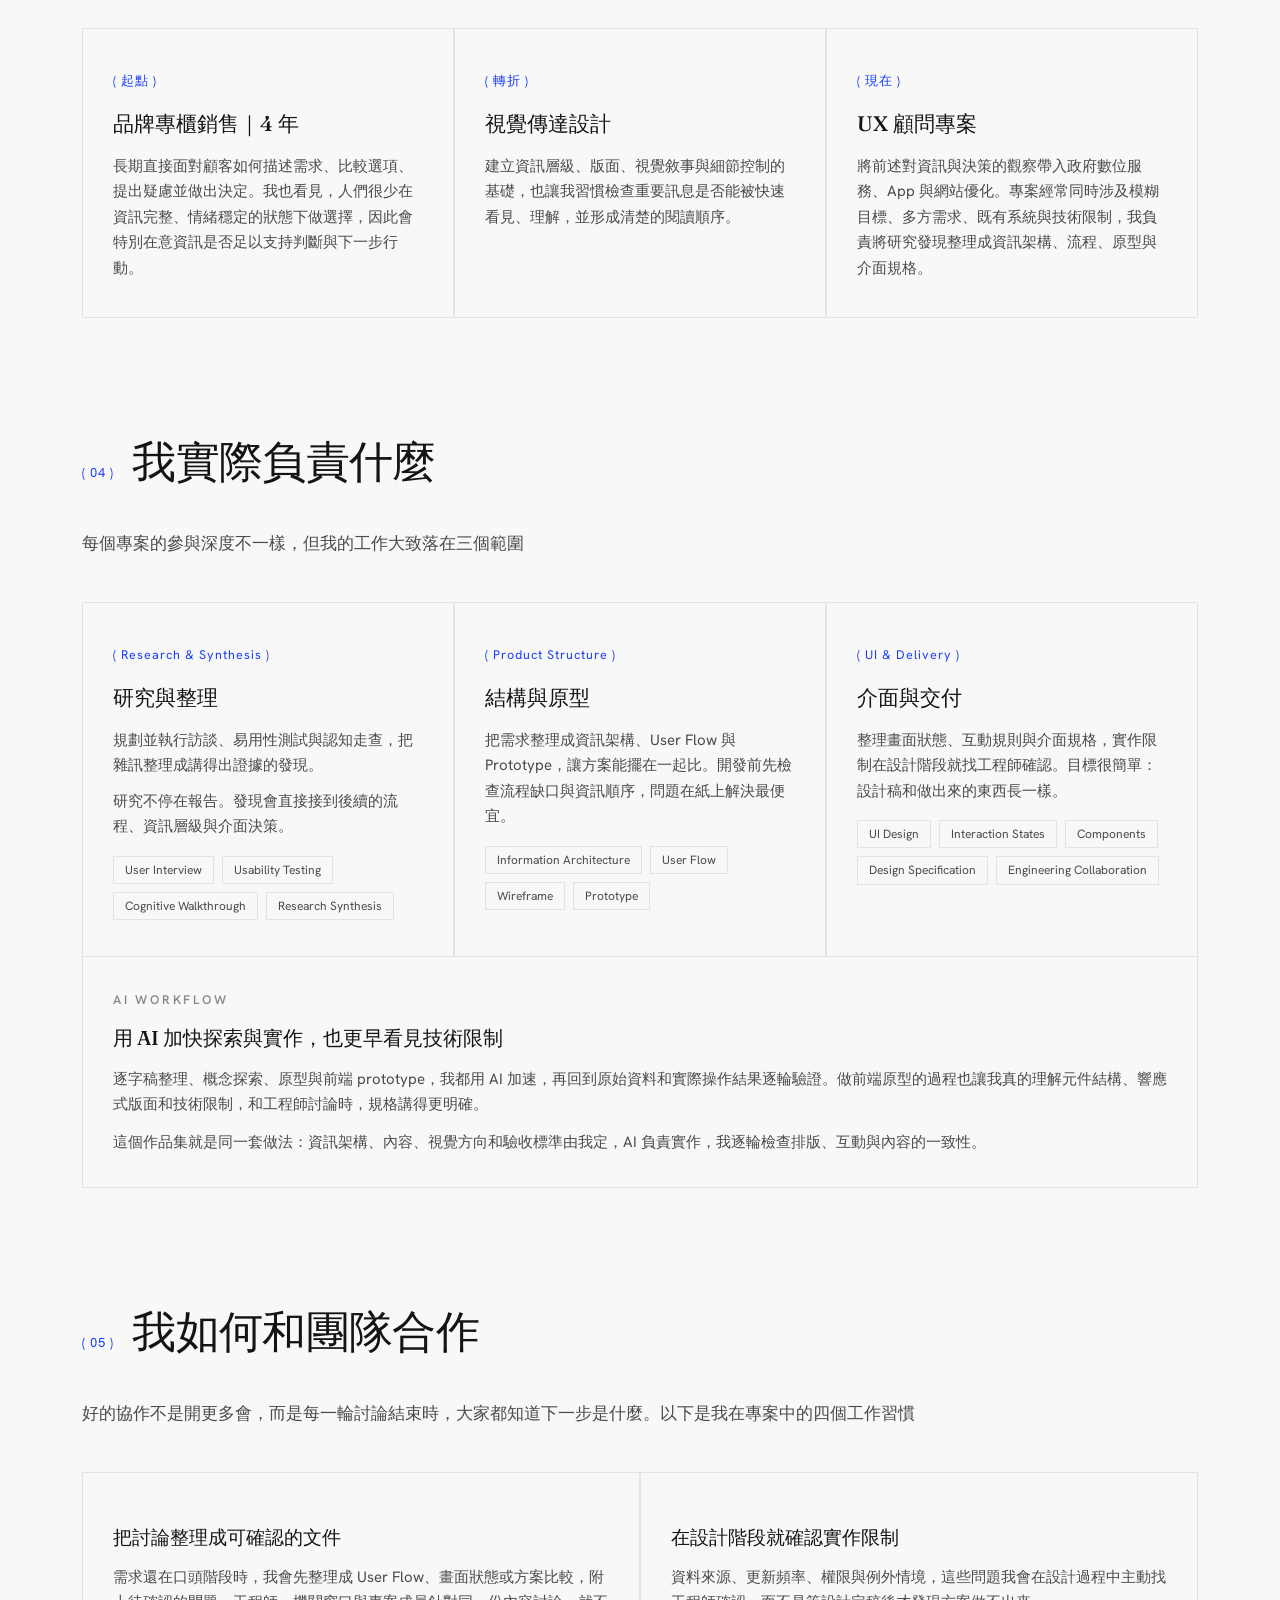
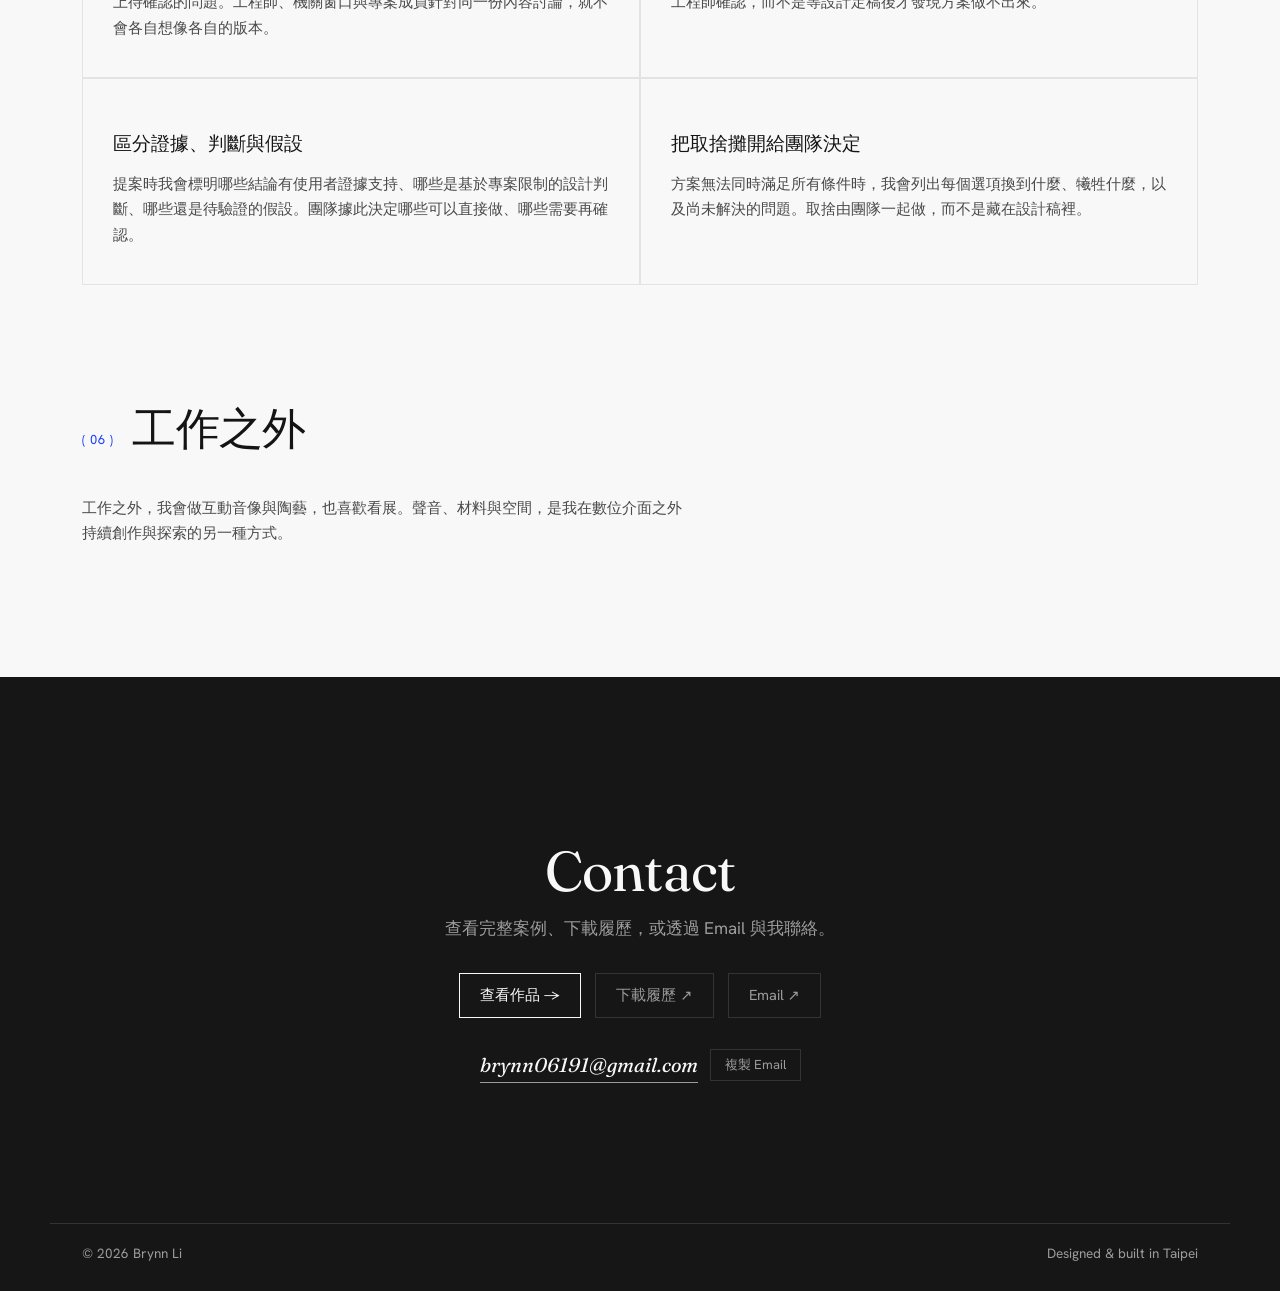
==== commit cc8f4c56: "Remove Brynn. footer wordmark from index and about Co-Authored-By: Claude Fable 5 <noreply@anthropic" ====
--- a/about.html
+++ b/about.html
@@ -54,7 +54,7 @@
   .nav-links a { font-size: 14.5px; color: var(--ink-soft); position: relative; transition: color .3s; }
   .nav-links a::after {
     content: ""; position: absolute; left: 0; bottom: -5px;
-    width: 0; height: 1.5px; background: var(--accent);
+    width: 0; height: 1.5px; background: var(--clay);
     transition: width .35s var(--ease);
   }
   .nav-links a:hover { color: var(--ink); }
@@ -63,7 +63,7 @@
   .nav-links a.active { color: var(--ink); font-weight: 600; }
   .nav-links a.active::after { width: 100%; background: var(--clay); }
   .nav-cta {
-    border: 1px solid var(--ink); border-radius: 0;
+    border: 1px solid var(--ink); border-radius: 100px;
     padding: 8px 18px !important; color: var(--ink) !important;
     transition: background .3s, color .3s;
   }
@@ -178,22 +178,6 @@
   .copybtn.done { border-color: var(--clay); color: var(--clay); }
 
   footer { background: var(--dark); color: var(--dark-ink); padding: 40px 0 26px; }
-  .foot-cols { display: flex; gap: 110px; flex-wrap: wrap; margin-bottom: 8px; }
-  .fcol-links { display: flex; flex-direction: column; gap: 4px; font-size: 14px; }
-  .fcol-links .fk { color: var(--dark-soft); margin-bottom: 8px; }
-  .fcol-links a { color: var(--dark-ink); width: fit-content; border-bottom: 1px solid transparent; transition: border-color .3s; }
-  .fcol-links a:hover, .fcol-links a:focus-visible { border-color: var(--dark-ink); }
-  .foot-mark {
-    font-family: "Fraunces", Georgia, serif;
-    font-weight: 500;
-    font-size: clamp(88px, 17vw, 260px);
-    line-height: .95;
-    letter-spacing: -.02em;
-    text-align: center;
-    color: var(--dark-ink);
-    user-select: none;
-    margin: 26px 0 18px;
-  }
   .foot {
     display: flex; justify-content: space-between; align-items: center;
     font-size: 13.5px; color: var(--dark-soft); flex-wrap: wrap; gap: 12px;
@@ -253,8 +237,6 @@
     .collab { grid-template-columns: 1fr; }
     .facts-grid { grid-template-columns: 1fr; gap: 40px; }
     .acontact { padding: 96px 0 84px; margin-top: 96px; }
-    .foot-cols { gap: 40px; justify-content: space-between; }
-    .foot-mark { font-size: clamp(72px, 21vw, 120px); }
   }
 </style>
 </head>
@@ -279,10 +261,9 @@
     <div class="wrap">
       <div class="ahero-grid">
         <div>
-          <span class="eyebrow reveal in" style="animation-delay:.05s">01｜關於我</span>
           <h1 class="display">
             <span class="reveal in" style="display:block;animation-delay:.1s">我是 Brynn</span>
-            <span class="reveal in" style="display:block;animation-delay:.18s">一名 UI/UX 設計師</span>
+            <span class="reveal in" style="display:block;animation-delay:.18s">UI/UX 設計師</span>
           </h1>
           <div class="ahero-body reveal in" style="animation-delay:.28s">
             <p>我的經驗涵蓋政府數位服務、App 與網站優化，從使用者研究、資訊架構與 User Flow，推進到 Prototype、介面設計與規格整理。面對尚未收斂的目標、多方需求與既有系統限制，我會先釐清真正需要解決的問題，再將研究發現整理成可討論、可測試並能銜接開發的方案。</p>
@@ -363,7 +344,7 @@
         <span class="num">03</span>
         <h2 class="display">我的職涯路徑</h2>
       </div>
-      <p class="sec-fore obs">我的職涯不是從視覺直接跳到 UX，而是逐步把三件事連在一起：人如何做決定、資訊如何被看見，以及數位服務如何被完成</p>
+      <p class="sec-fore obs">從視覺到 UX，我繞了一段路，也把三件事連了起來：人怎麼做決定、資訊怎麼讓人一眼看懂、數位服務怎麼從想法做到上線</p>
       <div class="cards3 obs">
         <div class="card">
           <span class="k">起點</span>
@@ -391,33 +372,33 @@
         <span class="num">04</span>
         <h2 class="display">我實際負責什麼</h2>
       </div>
-      <p class="sec-fore obs">不同專案中的參與深度不盡相同，但我實際負責與投入的工作主要分為以下三個範圍</p>
+      <p class="sec-fore obs">每個專案的參與深度不一樣，但我的工作大致落在三個範圍</p>
       <div class="cards3 obs">
         <div class="card">
           <span class="k">Research &amp; Synthesis</span>
           <h3>研究與整理</h3>
-          <p>規劃或執行使用者訪談、易用性測試、認知走查與既有資料整理，歸納使用情境、理解落差、操作問題及設計調整方向。</p>
-          <p>研究結果不只整理成報告，也會進一步連到後續的流程、資訊層級與介面決策。</p>
+          <p>規劃並執行訪談、易用性測試與認知走查，把雜訊整理成講得出證據的發現。</p>
+          <p>研究不停在報告。發現會直接接到後續的流程、資訊層級與介面決策。</p>
           <div class="tags"><span>User Interview</span><span>Usability Testing</span><span>Cognitive Walkthrough</span><span>Research Synthesis</span></div>
         </div>
         <div class="card">
           <span class="k">Product Structure</span>
           <h3>結構與原型</h3>
-          <p>將需求與研究發現整理為資訊架構、User Flow、Wireframe 與 Prototype，讓不同方案可以被比較，並在進入開發前提早檢查流程缺口、資訊順序與主要操作。</p>
+          <p>把需求整理成資訊架構、User Flow 與 Prototype，讓方案能擺在一起比。開發前先檢查流程缺口與資訊順序，問題在紙上解決最便宜。</p>
           <div class="tags"><span>Information Architecture</span><span>User Flow</span><span>Wireframe</span><span>Prototype</span></div>
         </div>
         <div class="card">
           <span class="k">UI &amp; Delivery</span>
           <h3>介面與交付</h3>
-          <p>整理畫面狀態、互動規則、資料條件、元件使用方式與介面規格，並與工程師釐清實作限制，降低設計稿與實際開發之間的理解落差。</p>
+          <p>整理畫面狀態、互動規則與介面規格，實作限制在設計階段就找工程師確認。目標很簡單：設計稿和做出來的東西長一樣。</p>
           <div class="tags"><span>UI Design</span><span>Interaction States</span><span>Components</span><span>Design Specification</span><span>Engineering Collaboration</span></div>
         </div>
       </div>
       <div class="ai-note obs">
         <span class="eyebrow">AI Workflow</span>
         <h4>用 AI 加快探索與實作，也更早看見技術限制</h4>
-        <p>我使用 AI 協助逐字稿與資料整理、概念探索、原型製作與前端原型建置，再回到原始資料、使用者證據與實際操作結果逐輪驗證。這也讓我更具體理解元件結構、響應式版面、畫面狀態與技術限制，能提早發現設計在實作上的問題，並以更明確的規格與工程師討論。</p>
-        <p>這個作品集網站也是同一套做法，由我定義資訊架構、內容、視覺方向與驗收標準，AI 協助實作，再由我逐輪檢查響應式排版、互動與內容一致性。</p>
+        <p>逐字稿整理、概念探索、原型與前端 prototype，我都用 AI 加速，再回到原始資料和實際操作結果逐輪驗證。做前端原型的過程也讓我真的理解元件結構、響應式版面和技術限制，和工程師討論時，規格講得更明確。</p>
+        <p>這個作品集就是同一套做法：資訊架構、內容、視覺方向和驗收標準由我定，AI 負責實作，我逐輪檢查排版、互動與內容的一致性。</p>
       </div>
     </div>
   </section>
@@ -484,20 +465,6 @@
 </main>
 
 <footer>
-  <div class="wrap foot-cols">
-    <div class="fcol-links">
-      <span class="fk">( Menu )</span>
-      <a href="index.html#work">作品</a>
-      <a href="about.html">關於我</a>
-      <a href="mailto:brynn06191@gmail.com">聯絡我</a>
-    </div>
-    <div class="fcol-links">
-      <span class="fk">( Reach out )</span>
-      <a href="mailto:brynn06191@gmail.com">Email</a>
-      <a href="assets/files/brynn-cv.pdf" download>CV</a>
-    </div>
-  </div>
-  <div class="wrap"><div class="foot-mark" aria-hidden="true">Brynn.</div></div>
   <div class="wrap foot">
     <span>© 2026 Brynn Li</span>
     <span>Designed &amp; built in Taipei</span>
